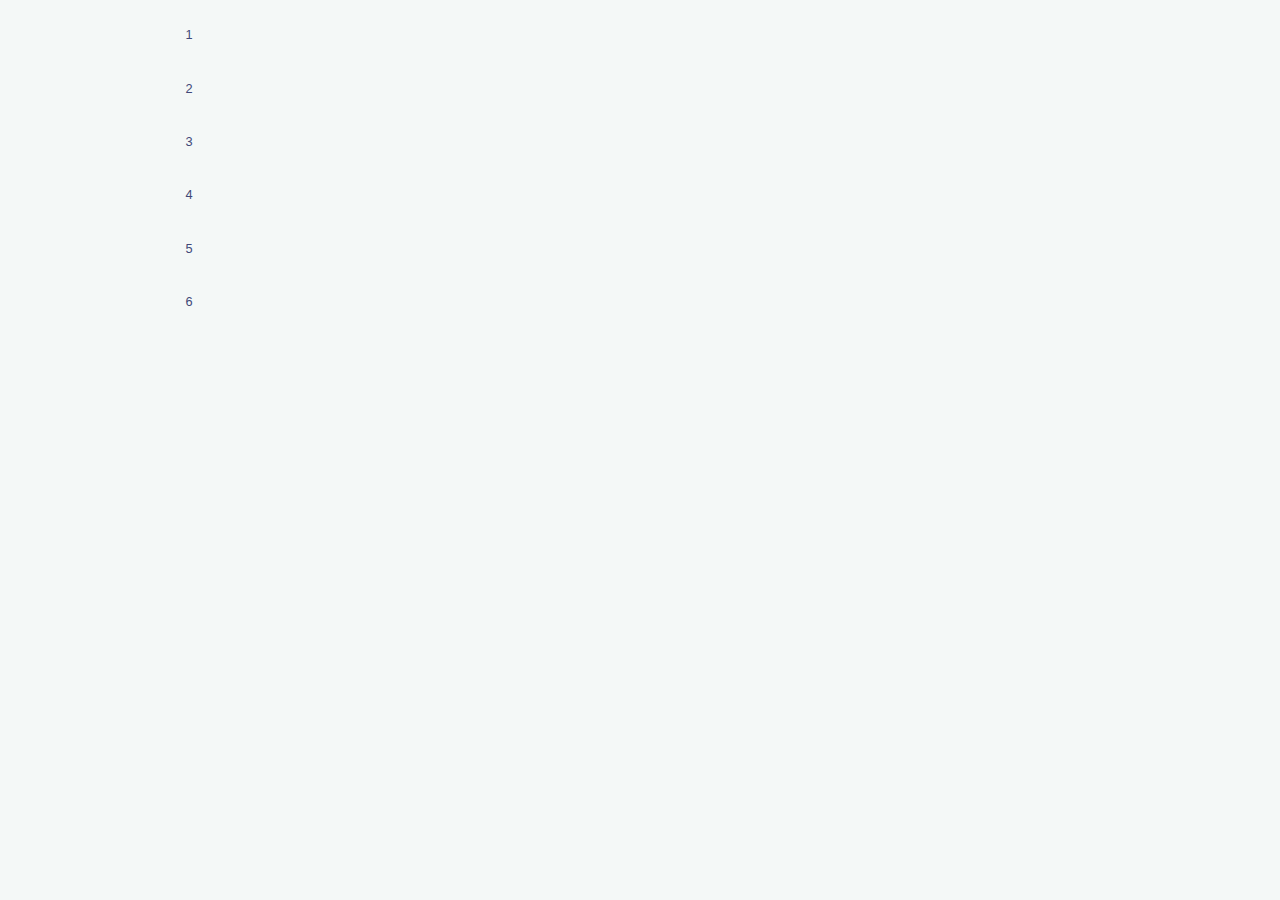
==== index.html @ 06a26cdb "First draft, still working…" ====
<!DOCTYPE html>
<html lang="en">
<head>
  <meta charset="UTF-8">
  <meta name="viewport" content="width=device-width, initial-scale=1.0">
  <title>When Data Fails</title>
  <link rel="stylesheet" type="text/css" title="stylesheet" href="style.css">
</head>
<body>
  <main>
    <div>1</div>
    <div>2</div>
    <div>3</div>
    <div>4</div>
    <div>5</div>
    <div>6</div>
  </main>
  <script src="main.js" type="text/javascript"></script>
</body>
</html>
---- style.css ----
body, html {
  background: #f4f8f7;
}

body {
  font-size: 1vw;
  font-family: "Rasa-Regular", Helvetica;
  color: #404878;
}

main {
  width: 960px;
  margin: 0 auto;
}

.grid {
  -moz-column-count: 2;
  -webkit-column-count: 2;
  column-count: 2;
  -webkit-column-gap: 30px;
  -moz-column-gap: 30px;
  column-gap: 30px;
  padding: 0;
}

.image-filler {
  background: #404878;
  min-width: 100%;
  min-height: 100%;
}

div {
	padding: 1.5vw 2vw;
}

/** Layout **/
section {
  margin: 60px 0;
}

.intro {
  position: relative;
}

.intro hr {
  position: absolute;
  color: #333;
}

hr {
  color: #404878;
}

/** Type **/
@font-face {
  font-family: "Rasa-Regular";
  src: url('/Users/trever.santora/Documents/GitHub/vashon/fonts/Rasa-Regular.otf') format("opentype");
  font-weight: 500;
  font-style: normal;
}

@font-face {
  font-family: "Rasa-Bold";
  src: url('/Users/trever.santora/Documents/GitHub/vashon/fonts/Rasa-Bold.otf') format("opentype");
  font-weight: 900;
  font-style: normal;
}

@font-face {
  font-family: "Rasa-Light";
  src: url('/Users/trever.santora/Documents/GitHub/vashon/fonts/Rasa-Light.otf') format("opentype");
  font-weight: 100;
  font-style: normal;
}

@font-face {
  font-family: National2Test-Bold;
  src: url('/Users/trever.santora/Documents/GitHub/vashon/fonts/National2Test-Bold.otf') format("opentype");
  font-weight: 700;
  font-style: normal;
}

header {
  text-align: center;
  width: 50%;
  margin: 0 auto;
}

h1 {
  font-size:10vw;
  font-family: "Rasa-Bold";
  margin: 0;
  color: #404878;
}

h2 {
  font-size:2vw;
  font-family: "Rasa-Light";
  color: #404878;
}

.numero {
  color: #fff;
  font-size: 2.6vw;
  font-family: National2Test-Bold;
  margin: 0 0 12px 0;
  background: #404878;
  height: 50px;
  width: 50px;
  border-radius: 100px;
  text-indent: 15px;
}

.numero-title {
    text-transform: uppercase;
    font-family: National2Test-Bold;
    font-size: 2vw;
    margin: 0 0 20px 0;
    opacity: 0.5;
}

.numero-details {
  text-transform: uppercase;
  font-family: National2Test-Bold;
  margin: 20px 0;
  opacity: 0.5;
}

p:first-child {
  /*margin-top: 20px;*/
}

p {
  font-size:1.6vw;
  line-height: 1.5;
  margin-top:0px;
}

/*@media (max-width:xxx) { }*/
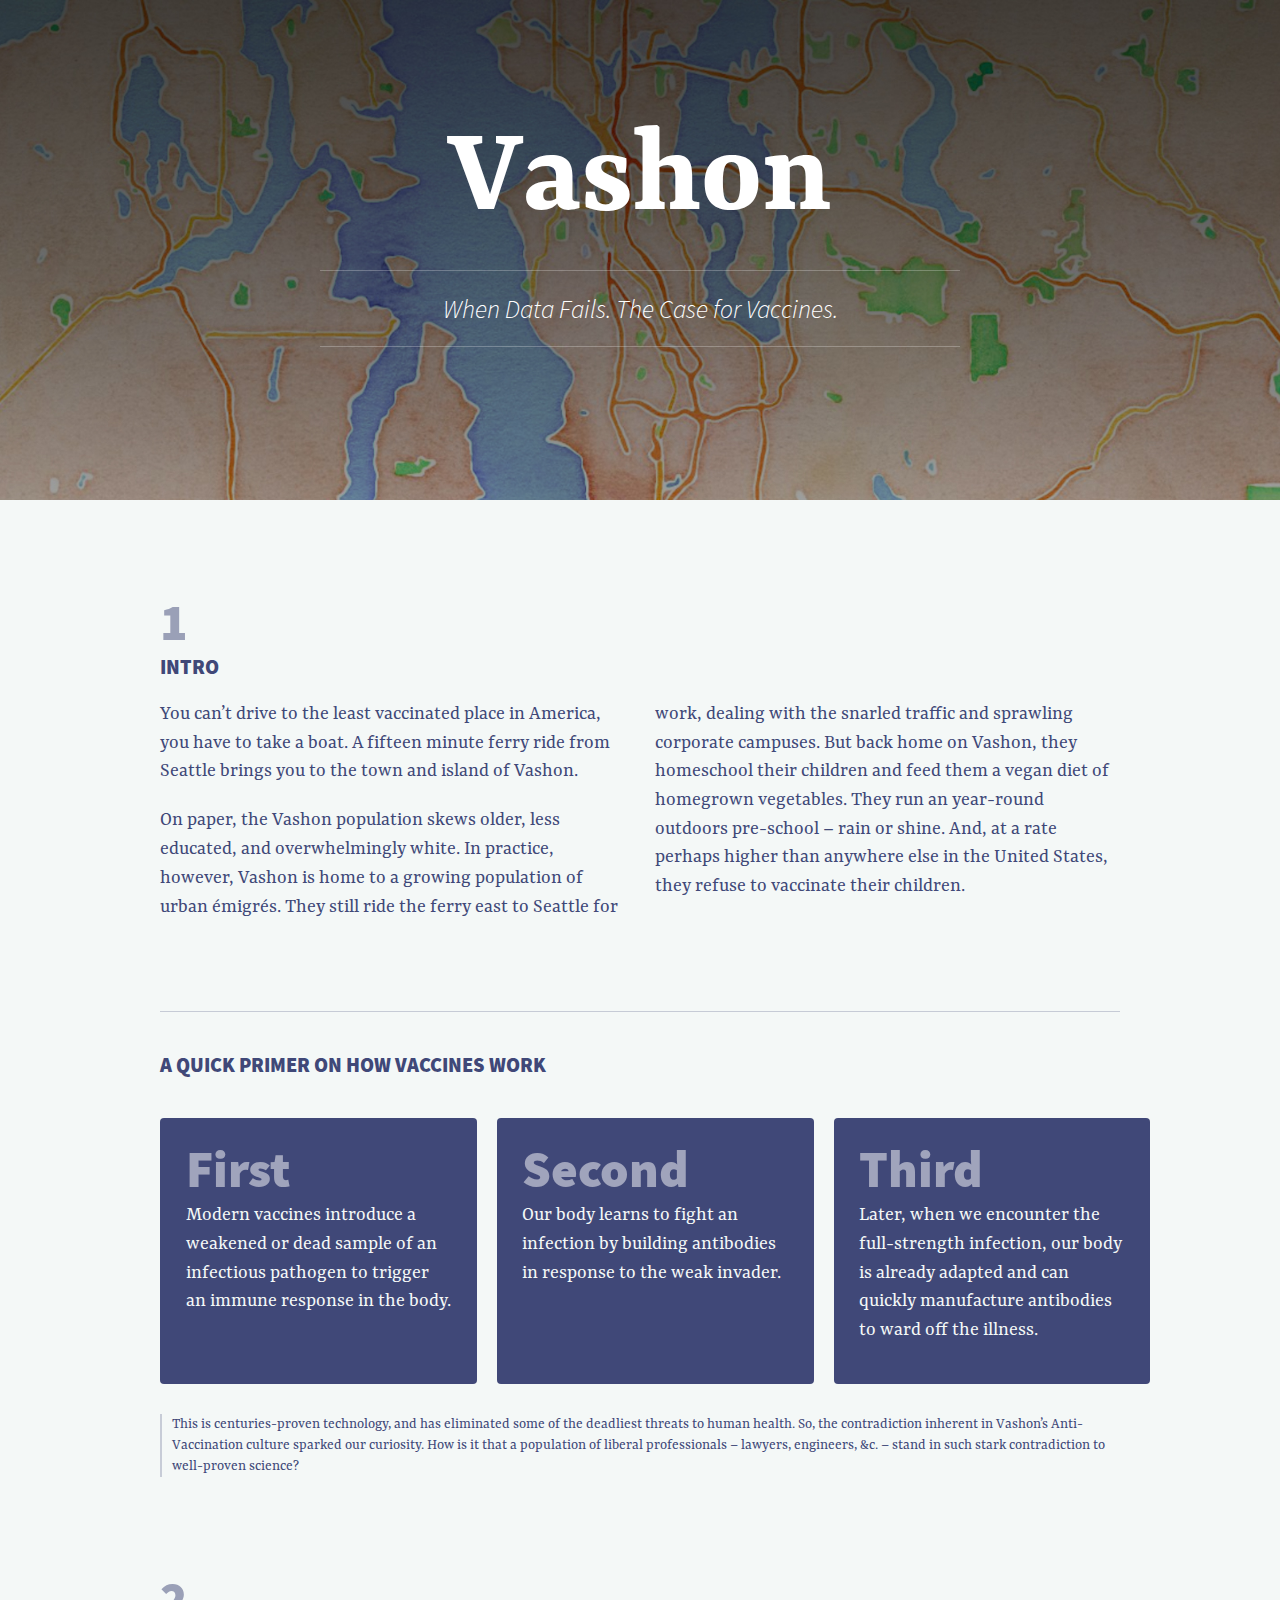
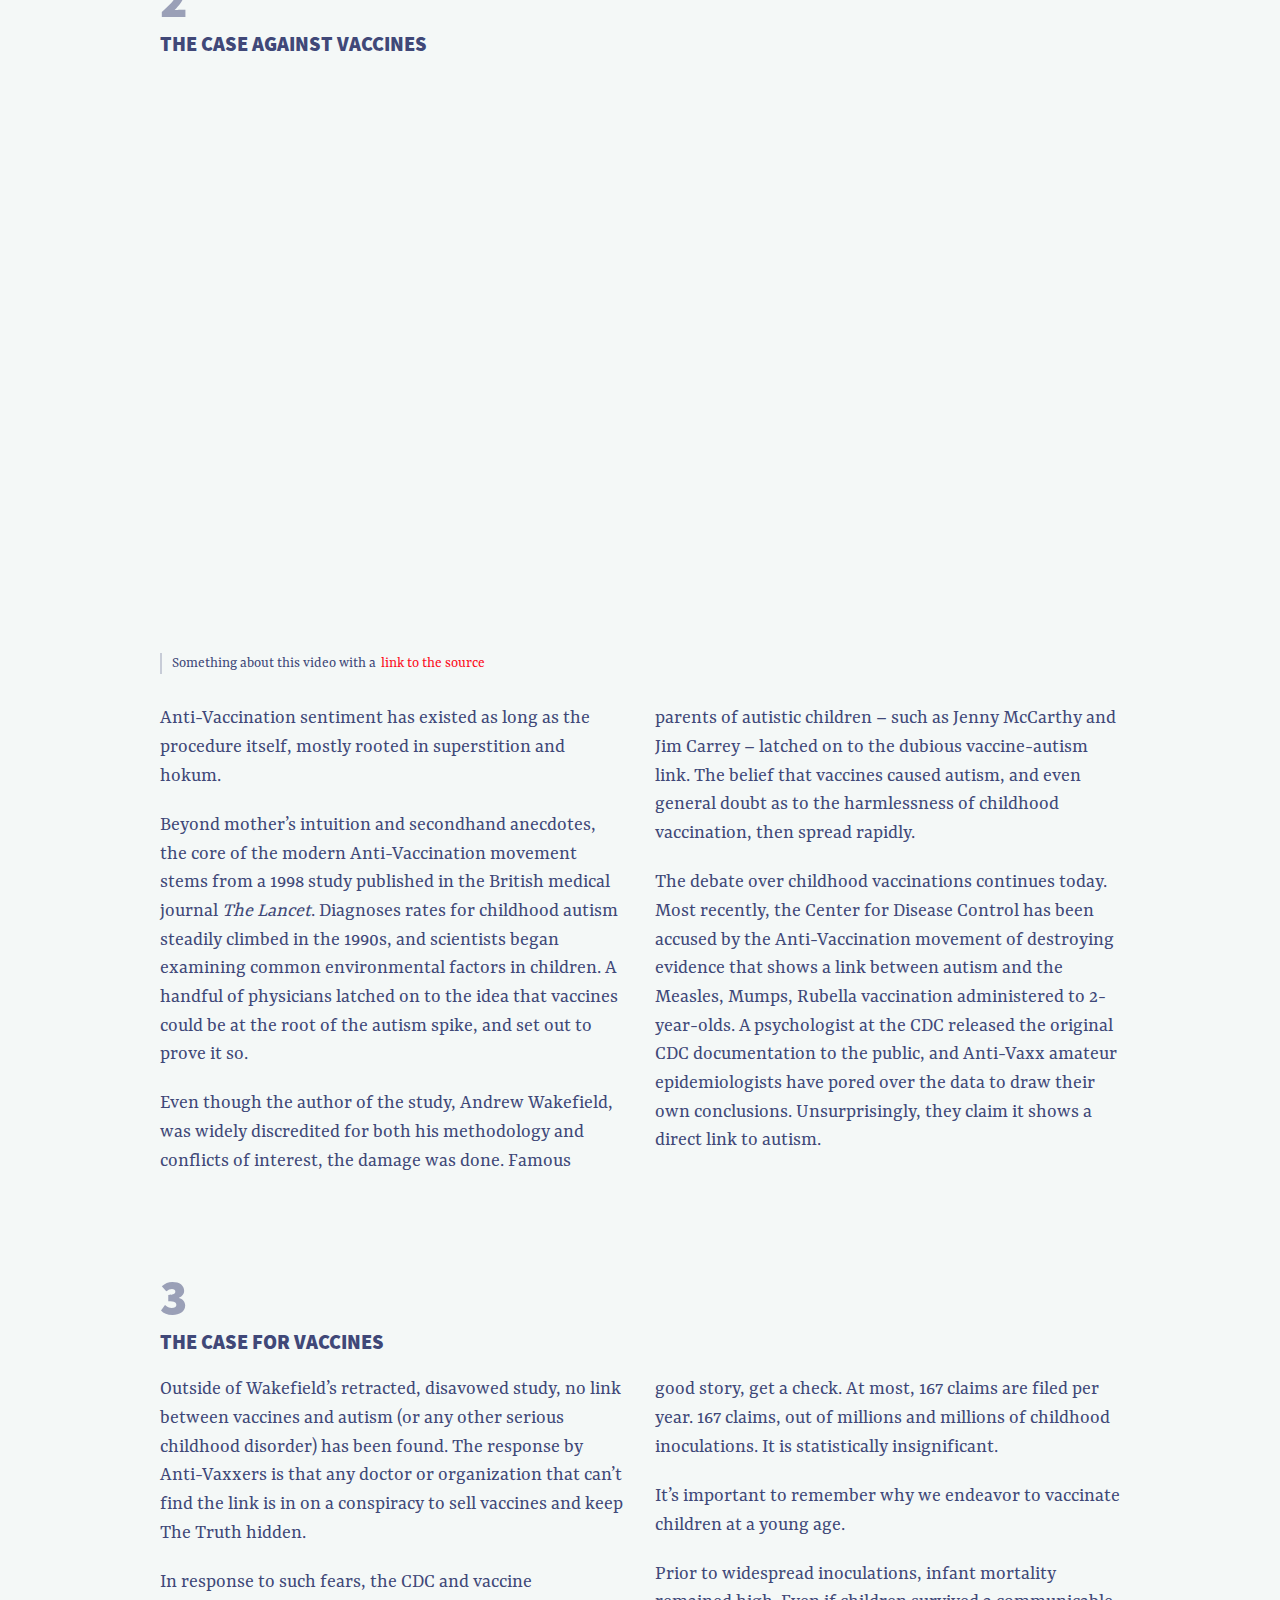
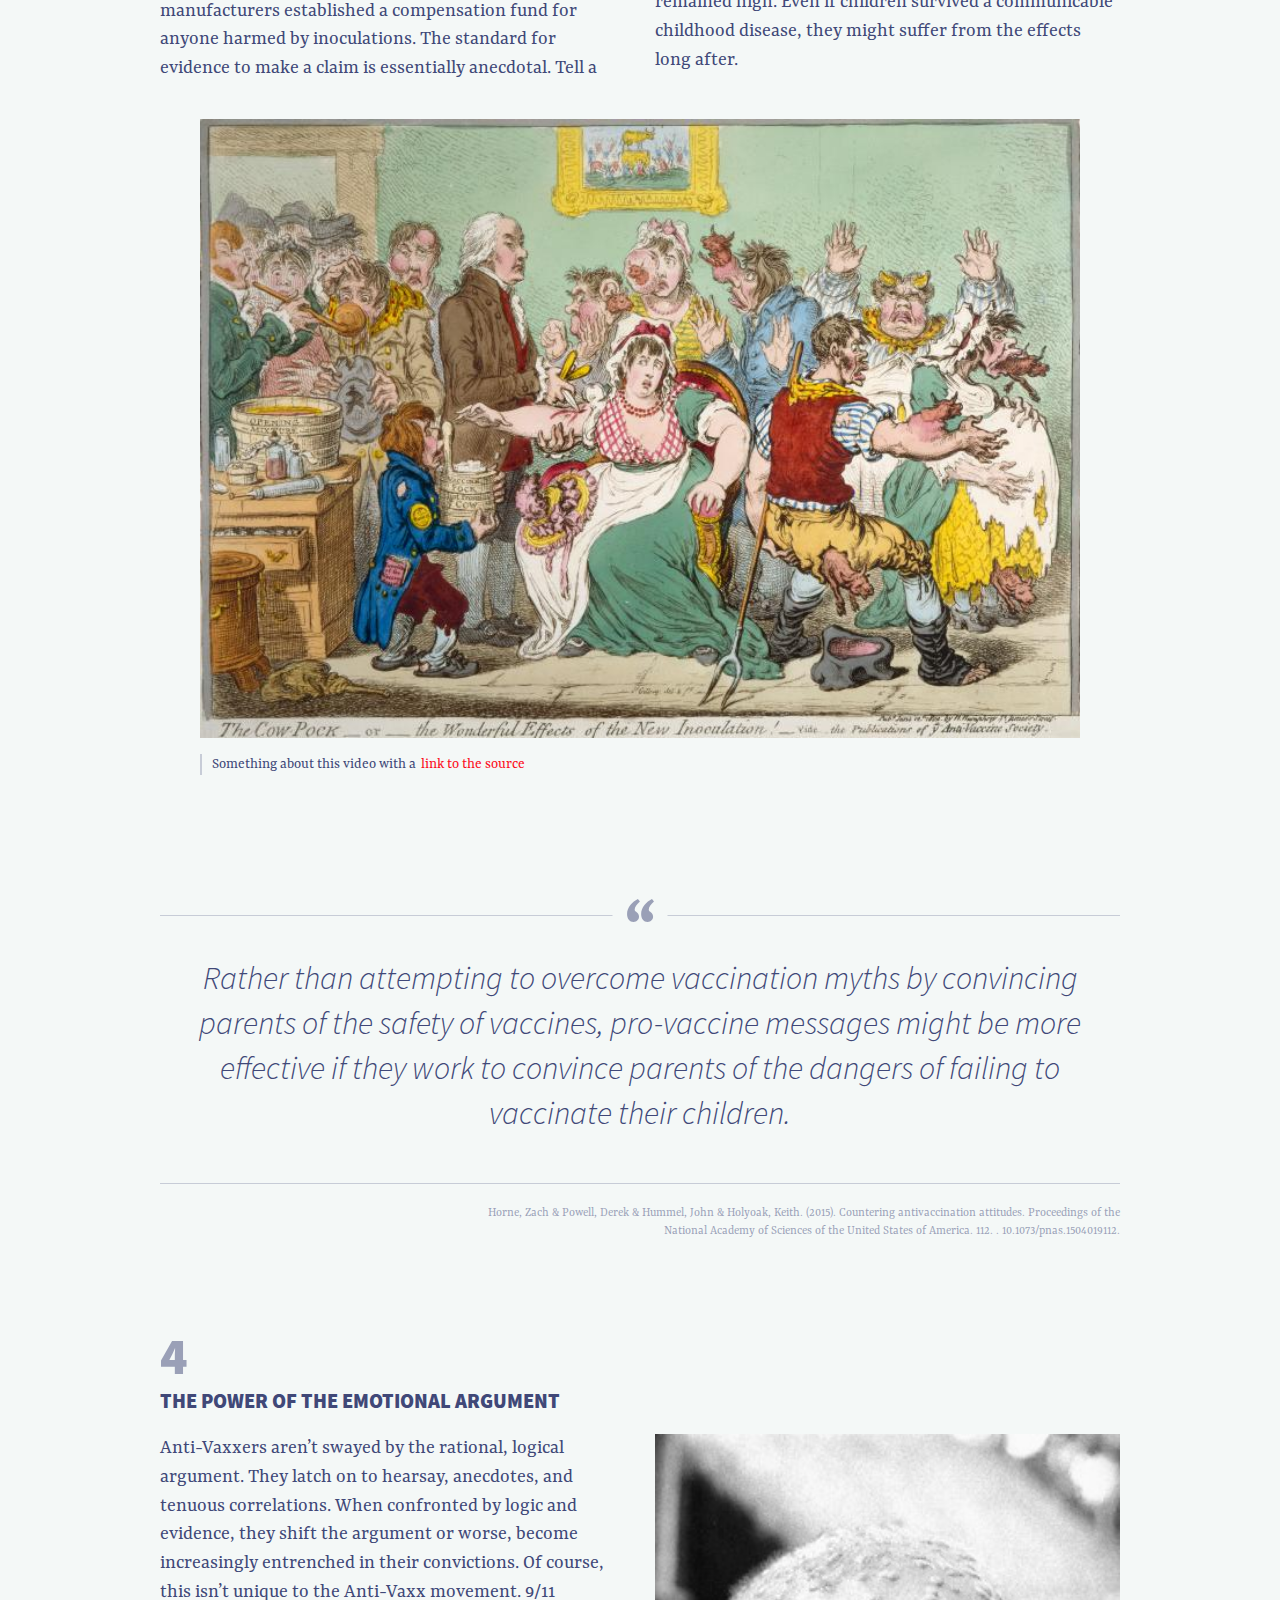
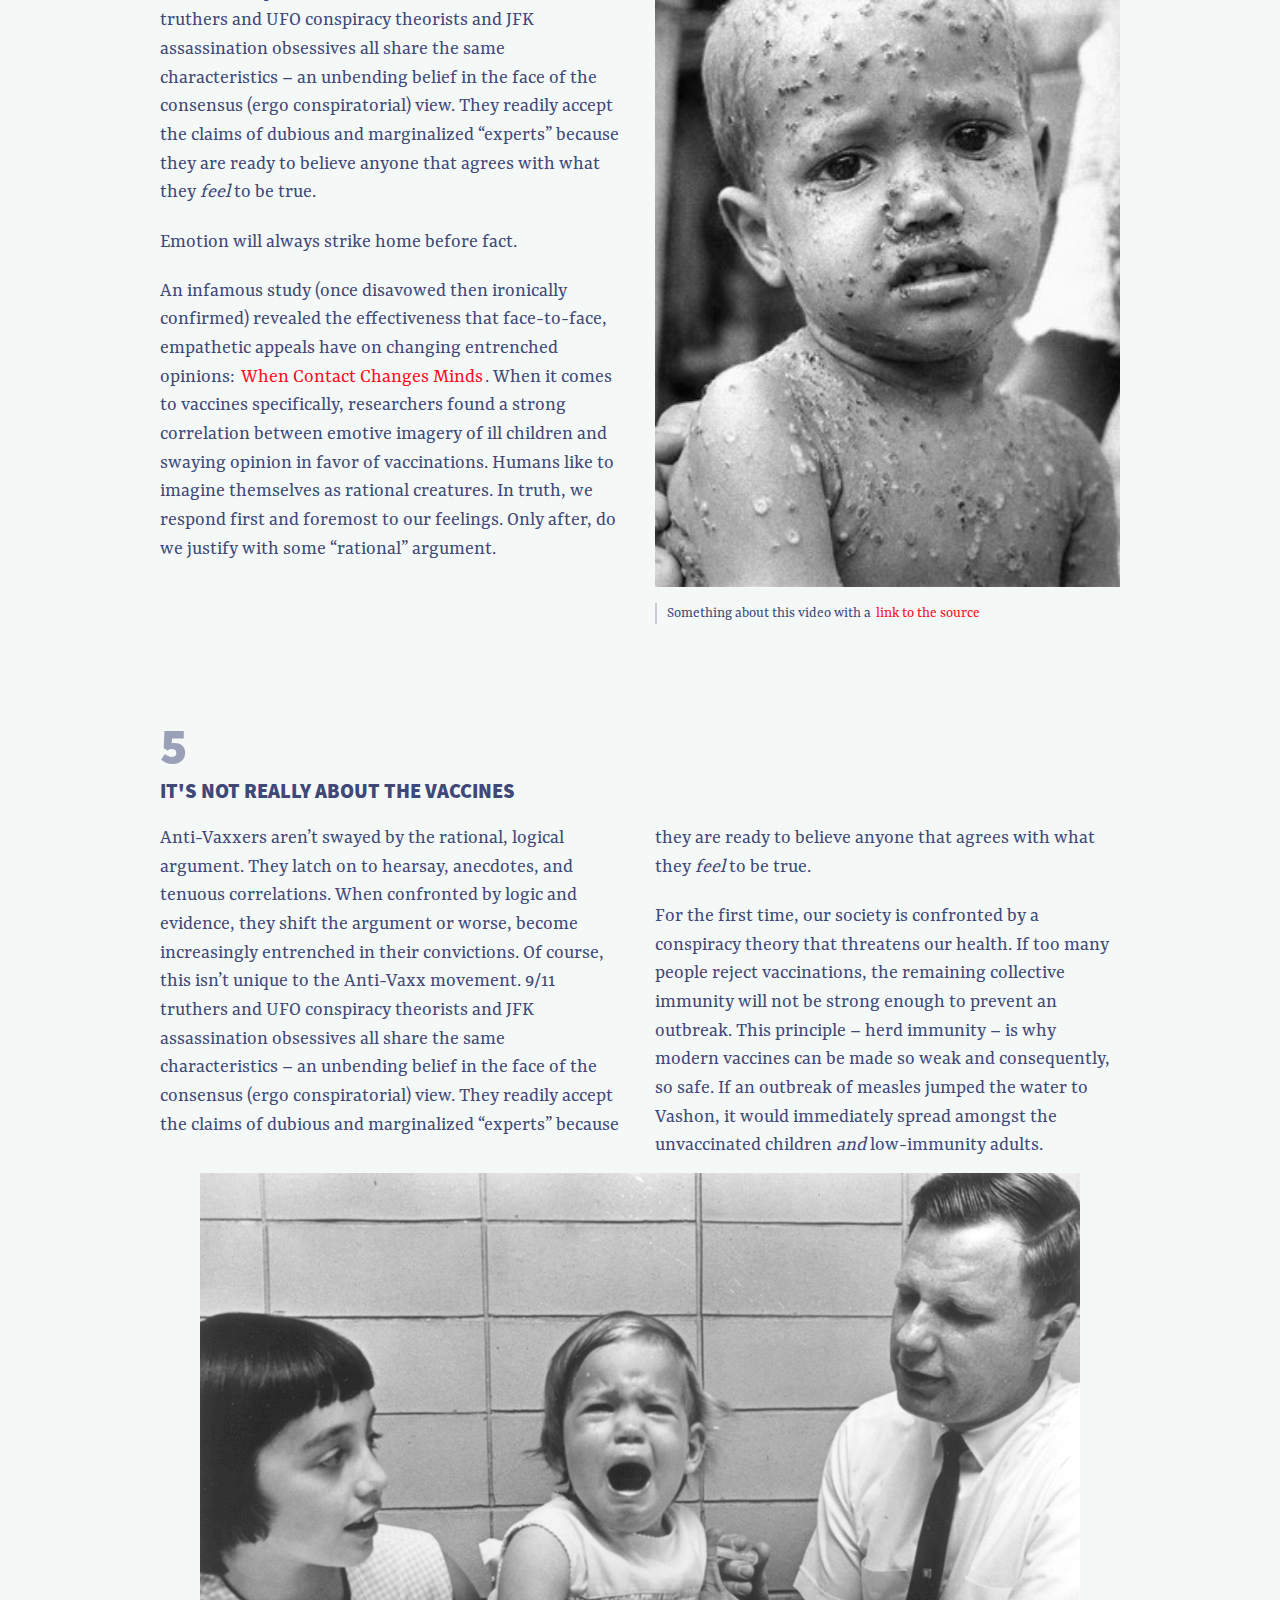
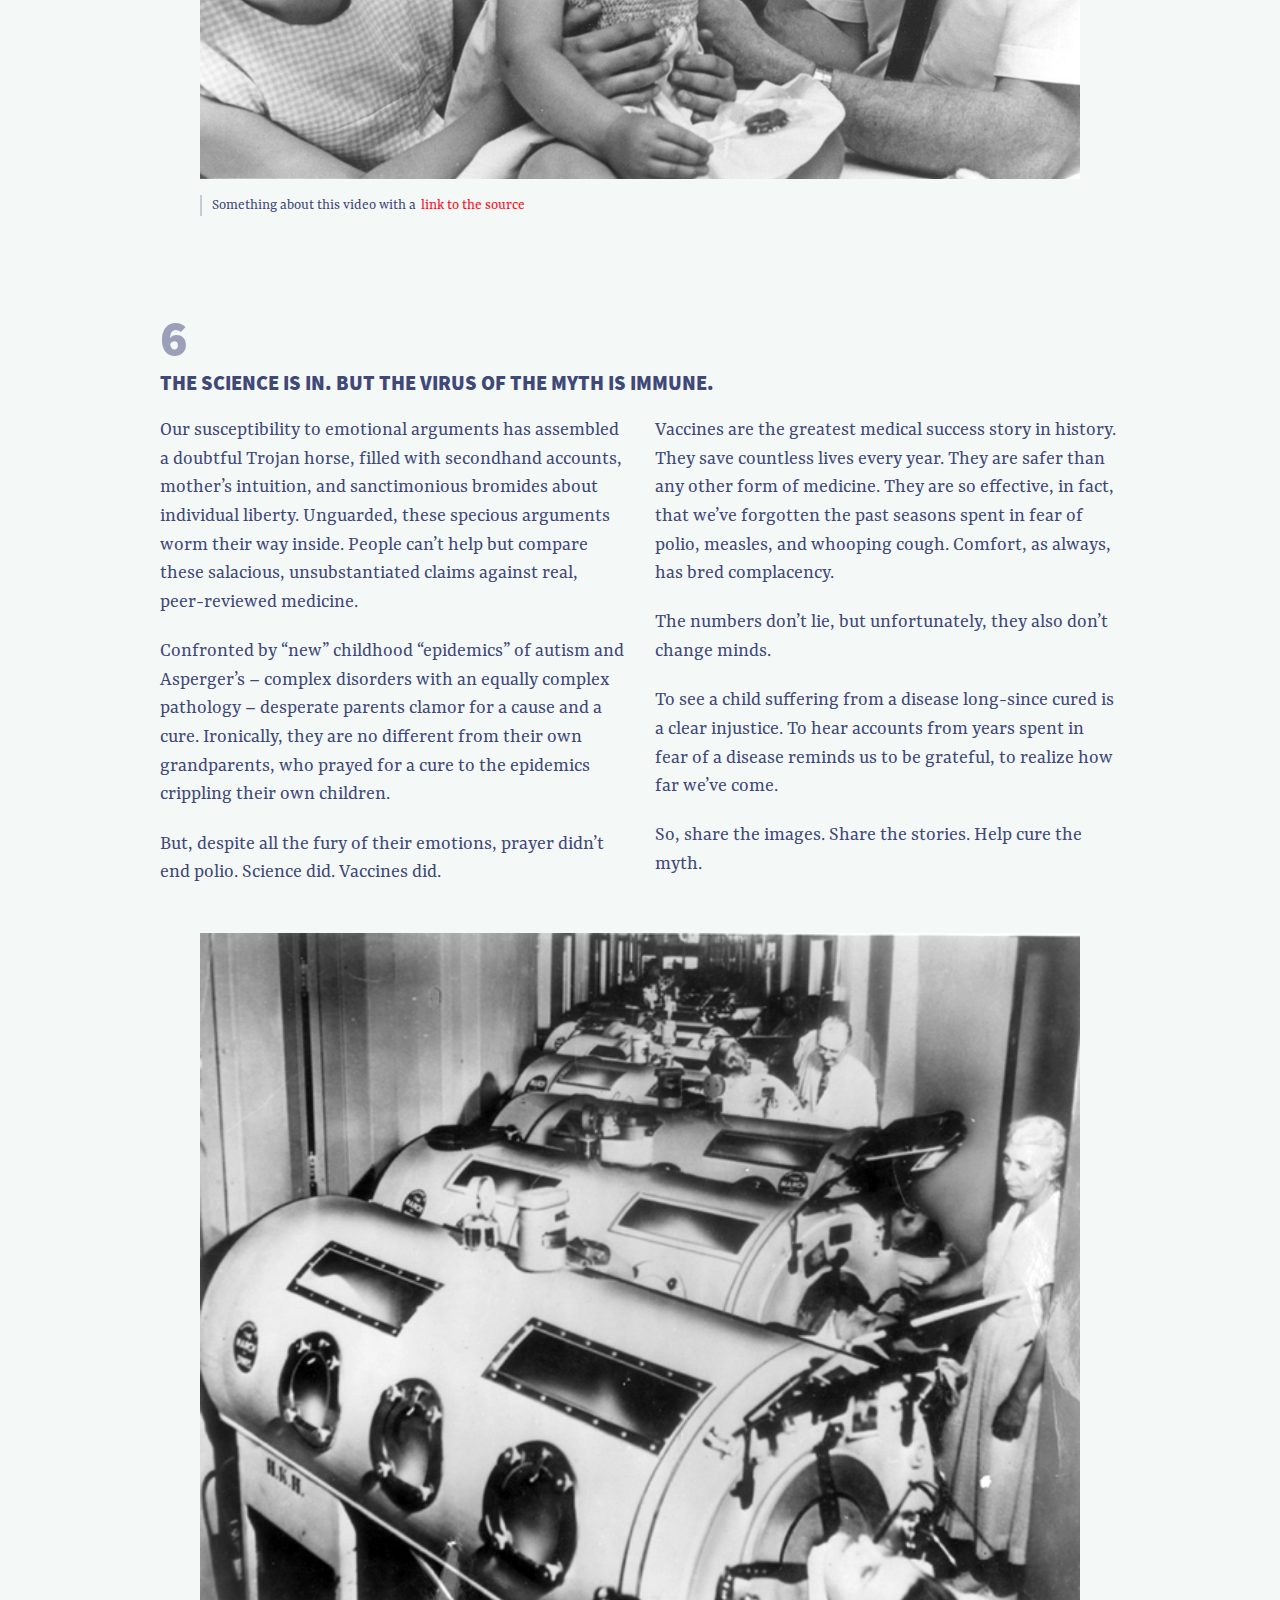
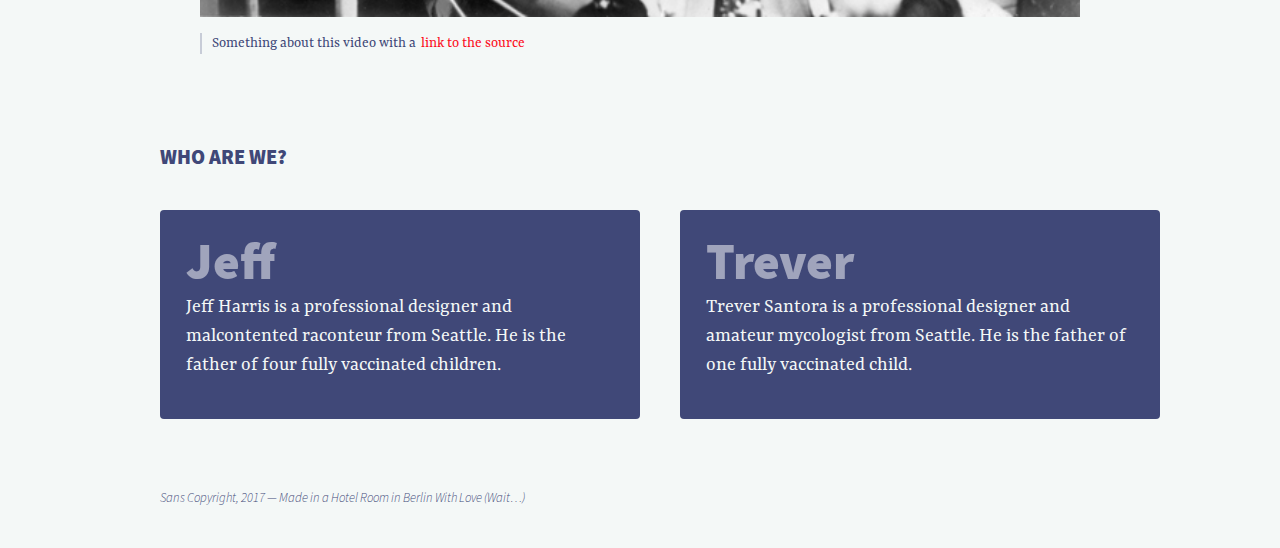
==== commit f77edc13: "Changed index-non back to index" ====
--- a/index.html
+++ b/index.html
@@ -7,13 +7,156 @@
   <link rel="stylesheet" type="text/css" title="stylesheet" href="style.css">
 </head>
 <body>
+  <div class="bg reset">
+    <header>
+      <h1>Vashon</h1>
+      <hr class="intro-hr"></hr>
+      <h2>When Data Fails. The Case for Vaccines.</h2>
+      <hr class="intro-hr"></hr>
+    </header>
+  </div>
   <main>
-    <div>1</div>
-    <div>2</div>
-    <div>3</div>
-    <div>4</div>
-    <div>5</div>
-    <div>6</div>
+    <section class="intro">
+      <h3 class="numero">1</h3>
+      <h3 class="numero-title">Intro</h3>
+      <!-- <h3 class="numero-details">Something something</h3> -->
+      <div class="grid">
+        <p>You can&#8217;t drive to the least vaccinated place in America, you have to take a boat. A fifteen minute ferry ride from Seattle brings you to the town and island of Vashon.</p>
+
+        <p>On paper, the Vashon population skews older, less educated, and overwhelmingly white. In practice, however, Vashon is home to a growing population of urban émigrés. They still ride the ferry east to Seattle for work, dealing with the snarled traffic and sprawling corporate campuses. But back home on Vashon, they homeschool their children and feed them a vegan diet of homegrown vegetables. They run an year-round outdoors pre-school – rain or shine. And, at a rate perhaps higher than anywhere else in the United States, they refuse to vaccinate their children.</p>
+      </div>
+    </section>
+    <hr>
+    <aside>
+    <h3 class="numero-subtitle">A Quick Primer on How Vaccines Work</h3>
+    <section class="primer">
+      <div class="box a">
+        <h3 class="numero-primer">First</h3>
+        <p>Modern vaccines introduce a weakened or dead sample of an infectious pathogen to trigger an immune response in the body.</p>
+      </div>
+      <div class="box b">
+        <h3 class="numero-primer">Second</h3>
+        <p> Our body learns to fight an infection by building antibodies in response to the weak invader.</p>
+      </div>
+      <div class="box c">
+        <h3 class="numero-primer">Third</h3>
+        <p> Later, when we encounter the full-strength infection, our body is already adapted and can quickly manufacture antibodies to ward off the illness.</p>
+      </div>
+    </section>
+    <div class="additional">
+        <figcaption>This is centuries-proven technology, and has eliminated some of the deadliest threats to human health. So, the contradiction inherent in Vashon&#8217;s Anti-Vaccination culture sparked our curiosity. How is it that a population of liberal professionals – lawyers, engineers, &amp;c. – stand in such stark contradiction to well-proven science?</figcaption>
+    </div>
+    </aside>
+    </section>
+    <section>
+      <h3 class="numero">2</h3>
+      <h3 class="numero-title">The Case Against Vaccines</h3>
+      <div class="video">
+        <iframe width="960" height="540" src="https://www.youtube.com/embed/_9Sho1k5eZ8?rel=0&amp;showinfo=0" frameborder="0" allowfullscreen></iframe>
+      </div>
+      <figcaption>Something about this video with a <a href="" title="">link to the source</a></figcaption>
+      <div class="grid t30">
+        <p>Anti-Vaccination sentiment has existed as long as the procedure itself, mostly rooted in superstition and hokum.
+
+        <p>Beyond mother&#8217;s intuition and secondhand anecdotes, the core of the modern Anti-Vaccination movement stems from a 1998 study published in the British medical journal <em>The Lancet</em>. Diagnoses rates for childhood autism steadily climbed in the 1990s, and scientists began examining common environmental factors in children. A handful of physicians latched on to the idea that vaccines could be at the root of the autism spike, and set out to prove it so.</p>
+
+        <p>Even though the author of the study, Andrew Wakefield, was widely discredited for both his methodology and conflicts of interest, the damage was done. Famous parents of autistic children – such as Jenny McCarthy and Jim Carrey – latched on to the dubious vaccine-autism link. The belief that vaccines caused autism, and even general doubt as to the harmlessness of childhood vaccination, then spread rapidly.</p>
+
+        <p>The debate over childhood vaccinations continues today. Most recently, the Center for Disease Control has been accused by the Anti-Vaccination movement of destroying evidence that shows a link between autism and the Measles, Mumps, Rubella vaccination administered to 2-year-olds. A psychologist at the CDC released the original CDC documentation to the public, and Anti-Vaxx amateur epidemiologists have pored over the data to draw their own conclusions. Unsurprisingly, they claim it shows a direct link to autism.</p>
+      </div>
+    </section>
+    <section>
+      <h3 class="numero">3</h3>
+      <h3 class="numero-title">The Case For Vaccines</h3>
+      <div class="grid">
+        <p>Outside of Wakefield&#8217;s retracted, disavowed study, no link between vaccines and autism (or any other serious childhood disorder) has been found. The response by Anti-Vaxxers is that any doctor or organization that can&#8217;t find the link is in on a conspiracy to sell vaccines and keep The Truth hidden.</p>
+
+        <p>In response to such fears, the CDC and vaccine manufacturers established a compensation fund for anyone harmed by inoculations. The standard for evidence to make a claim is essentially anecdotal. Tell a good story, get a check. At most, 167 claims are filed per year. 167 claims, out of millions and millions of childhood inoculations. It is statistically insignificant.</p>
+
+        <p>It&#8217;s important to remember why we endeavor to vaccinate children at a young age.</p>
+
+        <p>Prior to widespread inoculations, infant mortality remained high. Even if children survived a communicable childhood disease, they might suffer from the effects long after.</p>
+      </div>
+      <figure class="t30">
+        <img src="./img/anti-vaxx-toon.jpg" title="">
+        <figcaption>Something about this video with a <a href="" title="">link to the source</a></figcaption>
+      </figure>
+    </section>
+    <section class="quote">
+  		<blockquote>
+  			<p>Rather than attempting to overcome vaccination myths by convincing parents of the safety of vaccines, pro-vaccine messages might be more effective if they work to convince parents of the dangers of failing to vaccinate their children.</p>
+  		</blockquote>
+      <cite>Horne, Zach &amp; Powell, Derek &amp; Hummel, John &amp; Holyoak, Keith. (2015). Countering antivaccination attitudes. Proceedings of the National Academy of Sciences of the United States of America. 112. . 10.1073/pnas.1504019112.</cite>
+  	</section>
+    <section class="afterblockquote">
+      <h3 class="numero">4</h3>
+      <h3 class="numero-title">The Power of the Emotional Argument</h3>
+      <div class="grid">
+        <p>Anti-Vaxxers aren&#8217;t swayed by the rational, logical argument. They latch on to hearsay, anecdotes, and tenuous correlations. When confronted by logic and evidence, they shift the argument or worse, become increasingly entrenched in their convictions. Of course, this isn&#8217;t unique to the Anti-Vaxx movement. 9/11 truthers and UFO conspiracy theorists and JFK assassination obsessives all share the same characteristics – an unbending belief in the face of the consensus (ergo conspiratorial) view. They readily accept the claims of dubious and marginalized &#8220;experts&#8221; because they are ready to believe anyone that agrees with what they <em>feel</em> to be true.</p>
+
+        <p>Emotion will always strike home before fact.</p>
+
+        <p>An infamous study (once disavowed then ironically confirmed) revealed the effectiveness that face-to-face, empathetic appeals have on changing entrenched opinions: <a href="https://en.wikipedia.org/wiki/When_contact_changes_minds">When Contact Changes Minds</a>. When it comes to vaccines specifically, researchers found a strong correlation between emotive imagery of ill children and swaying opinion in favor of vaccinations. Humans like to imagine themselves as rational creatures. In truth, we respond first and foremost to our feelings. Only after, do we justify with some &#8220;rational&#8221; argument.</p>
+
+        <figure class="reset">
+          <img src="./img/smallpox.jpg" title="">
+          <figcaption>Something about this video with a <a href="" title="">link to the source</a></figcaption>
+        </figure>
+
+    </section>
+    <section>
+      <h3 class="numero">5</h3>
+      <h3 class="numero-title">It's Not Really About The Vaccines</h3>
+      <div class="grid">
+        <p>Anti-Vaxxers aren&#8217;t swayed by the rational, logical argument. They latch on to hearsay, anecdotes, and tenuous correlations. When confronted by logic and evidence, they shift the argument or worse, become increasingly entrenched in their convictions. Of course, this isn&#8217;t unique to the Anti-Vaxx movement. 9/11 truthers and UFO conspiracy theorists and JFK assassination obsessives all share the same characteristics – an unbending belief in the face of the consensus (ergo conspiratorial) view. They readily accept the claims of dubious and marginalized &#8220;experts&#8221; because they are ready to believe anyone that agrees with what they <em>feel</em> to be true.</p>
+
+        <p>For the first time, our society is confronted by a conspiracy theory that threatens our health. If too many people reject vaccinations, the remaining collective immunity will not be strong enough to prevent an outbreak. This principle – herd immunity – is why modern vaccines can be made so weak and consequently, so safe. If an outbreak of measles jumped the water to Vashon, it would immediately spread amongst the unvaccinated children <em>and</em> low-immunity adults.</p>
+      </div>
+      <figure>
+        <img src="./img/vaccine-splash.jpg" title="">
+        <figcaption>Something about this video with a <a href="" title="">link to the source</a></figcaption>
+      </figure>
+    </section>
+    <section>
+      <h3 class="numero">6</h3>
+      <h3 class="numero-title">The Science Is In. But the Virus of the Myth is Immune.</h3>
+      <div class="grid">
+        <p>Our susceptibility to emotional arguments has assembled a doubtful Trojan horse, filled with secondhand accounts, mother&#8217;s intuition, and sanctimonious bromides about individual liberty. Unguarded, these specious arguments worm their way inside. People can&#8217;t help but compare these salacious, unsubstantiated claims against real, peer-reviewed medicine.</p>
+
+        <p>Confronted by &#8220;new&#8221; childhood &#8220;epidemics&#8221; of autism and Asperger&#8217;s – complex disorders with an equally complex pathology – desperate parents clamor for a cause and a cure. Ironically, they are no different from their own grandparents, who prayed for a cure to the epidemics crippling their own children.</p>
+
+        <p>But, despite all the fury of their emotions, prayer didn&#8217;t end polio. Science did. Vaccines did.</p>
+
+        <p>Vaccines are the greatest medical success story in history. They save countless lives every year. They are safer than any other form of medicine. They are so effective, in fact, that we&#8217;ve forgotten the past seasons spent in fear of polio, measles, and whooping cough. Comfort, as always, has bred complacency.</p>
+
+        <p>The numbers don&#8217;t lie, but unfortunately, they also don&#8217;t change minds.</p>
+
+        <p>To see a child suffering from a disease long-since cured is a clear injustice. To hear accounts from years spent in fear of a disease reminds us to be grateful, to realize how far we&#8217;ve come.</p>
+
+        <p>So, share the images. Share the stories. Help cure the myth.</p>
+      </div>
+      <figure class="t30">
+        <img src="./img/iron-lung-2.jpg" title="">
+        <figcaption>Something about this video with a <a href="" title="">link to the source</a></figcaption>
+      </figure>
+    </section>
+    <aside>
+    <h3 class="numero-subtitle">Who Are We?</h3>
+    <section class="biographies">
+      <div class="bio a">
+        <h3 class="numero-primer">Jeff</h3>
+        <p>Jeff Harris is a professional designer and malcontented raconteur from Seattle. He is the father of four fully vaccinated children.</p>
+      </div>
+      <div class="bio b">
+        <h3 class="numero-primer">Trever</h3>
+        <p>Trever Santora is a professional designer and amateur mycologist from Seattle. He is the father of one fully vaccinated child.</p>
+      </div>
+    </section>
+    </aside>
+    <footer>
+      <span>Sans Copyright, 2017 — Made in a Hotel Room in Berlin With Love (Wait&hellip;)</span>
+    </footer>
+    </div>
   </main>
   <script src="main.js" type="text/javascript"></script>
 </body>
--- a/style.css
+++ b/style.css
@@ -1,5 +1,9 @@
 body, html {
   background: #f4f8f7;
+  -webkit-font-smoothing: antialiased;
+  -moz-osx-font-smoothing: grayscale;
+  padding: 0;
+  margin: 0;
 }
 
 body {
@@ -23,19 +27,13 @@
   padding: 0;
 }
 
-.image-filler {
-  background: #404878;
-  min-width: 100%;
-  min-height: 100%;
-}
-
 div {
 	padding: 1.5vw 2vw;
 }
 
 /** Layout **/
 section {
-  margin: 60px 0;
+  margin: 90px 0;
 }
 
 .intro {
@@ -47,37 +45,135 @@
   color: #333;
 }
 
+.intro-hr {
+  color: #fff;
+  border: 1px solid #fff;
+  border-bottom: none;
+  opacity: 0.25;
+}
+
+
 hr {
   color: #404878;
+  border: 1px solid #404878;
+  border-bottom: none;
+  opacity: 0.25;
+}
+
+.afterblockquote {
+  margin: 0;
+}
+
+.primer {
+display: grid;
+grid-template-columns: 33% 33% 33%;
+grid-gap: 20px;
+margin: 40px 0 30px 0;
+}
+
+.box {
+  background: rgba(64,72,120,1);
+  color: #f4f8f7;
+  border-radius: 4px;
+}
+
+.biographies {
+display: grid;
+grid-template-columns: 50% 50%;
+grid-gap: 40px;
+margin: 40px 0 30px 0;
+}
+
+.bio {
+  background: rgba(64,72,120,1);
+  color: #f4f8f7;
+  border-radius: 4px;
+}
+
+.additional {
+  padding: 0;
+  margin: 0;
+}
+
+footer {
+  padding: 40px 0;
+}
+
+/** Media **/
+
+.video {
+  padding: 0;
+  margin: 40px 0  0;
+}
+
+figure:not(:last-child) {
+  margin-bottom: 60px;
+  padding: 0;
+}
+
+figcaption {
+  border-left: 2px solid rgba(64,72,120,0.25);
+  font-size: 1.2vw;
+  padding-left: 10px;
+  margin-top: 10px;
+}
+
+img {
+    width: 100%;
+    height: auto;
+}
+
+/** Links **/
+
+a:link, a:visited {
+  color: #fc0d1b;
+  text-decoration: none;
+  padding: 2px;
 }
 
 /** Type **/
 @font-face {
   font-family: "Rasa-Regular";
-  src: url('/Users/trever.santora/Documents/GitHub/vashon/fonts/Rasa-Regular.otf') format("opentype");
+  src: url('./fonts/Rasa-Regular.otf') format("opentype");
   font-weight: 500;
   font-style: normal;
 }
 
 @font-face {
   font-family: "Rasa-Bold";
-  src: url('/Users/trever.santora/Documents/GitHub/vashon/fonts/Rasa-Bold.otf') format("opentype");
+  src: url('./fonts/Rasa-Bold.otf') format("opentype");
   font-weight: 900;
   font-style: normal;
 }
 
 @font-face {
   font-family: "Rasa-Light";
-  src: url('/Users/trever.santora/Documents/GitHub/vashon/fonts/Rasa-Light.otf') format("opentype");
+  src: url('./fonts/Rasa-Light.otf') format("opentype");
   font-weight: 100;
   font-style: normal;
 }
 
 @font-face {
-  font-family: National2Test-Bold;
-  src: url('/Users/trever.santora/Documents/GitHub/vashon/fonts/National2Test-Bold.otf') format("opentype");
+  font-family: "Source Sans Black";
+  src: url('./fonts/SourceSansPro-Black.otf') format("opentype");
   font-weight: 700;
   font-style: normal;
+}
+
+@font-face {
+  font-family: "Source Sans Thin";
+  src: url('./fonts/SourceSansPro-LightIt.otf') format("opentype");
+  font-weight: 700;
+  font-style: normal;
+}
+
+.bg {
+  background: url('./img/vashon.jpg') no-repeat center center fixed;
+  -webkit-background-size: cover;
+  -moz-background-size: cover;
+  -o-background-size: cover;
+  background-size: cover;
+  height: 500px;
 }
 
 header {
@@ -86,54 +182,148 @@
   margin: 0 auto;
 }
 
+
+
 h1 {
   font-size:10vw;
   font-family: "Rasa-Bold";
   margin: 0;
-  color: #404878;
+  color: #fff;
+  padding-top: 90px;
 }
 
 h2 {
   font-size:2vw;
-  font-family: "Rasa-Light";
-  color: #404878;
+  font-family: "Source Sans Thin";
+  color: #fff;
+  font-weight: 100;
+  font-style: italic;
 }
 
 .numero {
-  color: #fff;
-  font-size: 2.6vw;
-  font-family: National2Test-Bold;
-  margin: 0 0 12px 0;
-  background: #404878;
-  height: 50px;
-  width: 50px;
-  border-radius: 100px;
-  text-indent: 15px;
+  color: rgba(64,72,120,0.5);
+  font-size: 4vw;
+  font-family: "Source Sans Black";
+  margin: 0;
 }
 
 .numero-title {
     text-transform: uppercase;
-    font-family: National2Test-Bold;
-    font-size: 2vw;
+    font-family: "Source Sans Black";
+    font-size: 1.6vw;
     margin: 0 0 20px 0;
-    opacity: 0.5;
+}
+
+.numero-subtitle {
+    text-transform: uppercase;
+    font-family: "Source Sans Black";
+    font-size: 1.6vw;
+    margin: 40px 0 0 0;
 }
 
 .numero-details {
   text-transform: uppercase;
-  font-family: National2Test-Bold;
+  font-family: "Source Sans Black";
   margin: 20px 0;
   opacity: 0.5;
 }
 
+.numero-primer {
+  color: rgba(255,255,255,0.5);
+  font-size: 4vw;
+  font-family: "Source Sans Black";
+  margin: 0;
+}
+
 p:first-child {
   /*margin-top: 20px;*/
 }
 
 p {
-  font-size:1.6vw;
-  line-height: 1.5;
-  margin-top:0px;
-}
-
+  font-size: 1.6vw;
+  line-height: 1.4;
+  margin-top: 0px;
+}
+
+.quote {
+ margin: 140px 0;
+ display: block;
+}
+
+blockquote {
+  text-align: center;
+  border-top: 1px solid rgba(64,72,120,0.25);
+  border-bottom: 1px solid rgba(64,72,120,0.25);
+  position: relative;
+  quotes: "\201C""\201D""\2018""\2019";
+  padding: 0;
+  margin: 0 0 20px 0;
+}
+
+blockquote:after {
+	color: rgba(64,72,120,0.5);
+	font-family: "Rasa-Bold";
+	content: open-quote;
+	font-size: 80px;
+	position: absolute;
+	left: 50%;
+	bottom: calc(100% - 20px);
+	background: #f4f8f7;
+	height:55px;
+	width: 55px;
+	line-height: normal;
+	text-align: center;
+	transform: translateX(-50%);
+}
+
+blockquote p {
+  padding: 40px 0 16px 0;
+  font-family: "Source Sans Thin";
+  font-size: 2.5vw;
+}
+
+cite {
+  font-style: normal;
+  color: rgba(64,72,120,0.5);
+  width: 70%;
+  display: block;
+  text-align: right;
+  float: right;
+}
+
+footer span {
+  font-family: "Source Sans Thin";
+  color: rgba(64,72,120,1);
+}
+
+/** Space **/
+
+.t10 {
+  margin-top: 10px;
+}
+
+.t20 {
+  margin-top: 20px;
+}
+
+.t30 {
+  margin-top: 30px;
+}
+
+.b10 {
+  margin-bottom: 10px;
+}
+
+.b20 {
+  margin-bottom: 20px;
+}
+
+.b30 {
+  margin-bottom: 30px;
+}
+
+.reset {
+  margin: 0;
+  padding: 0;
+}
 /*@media (max-width:xxx) { }*/
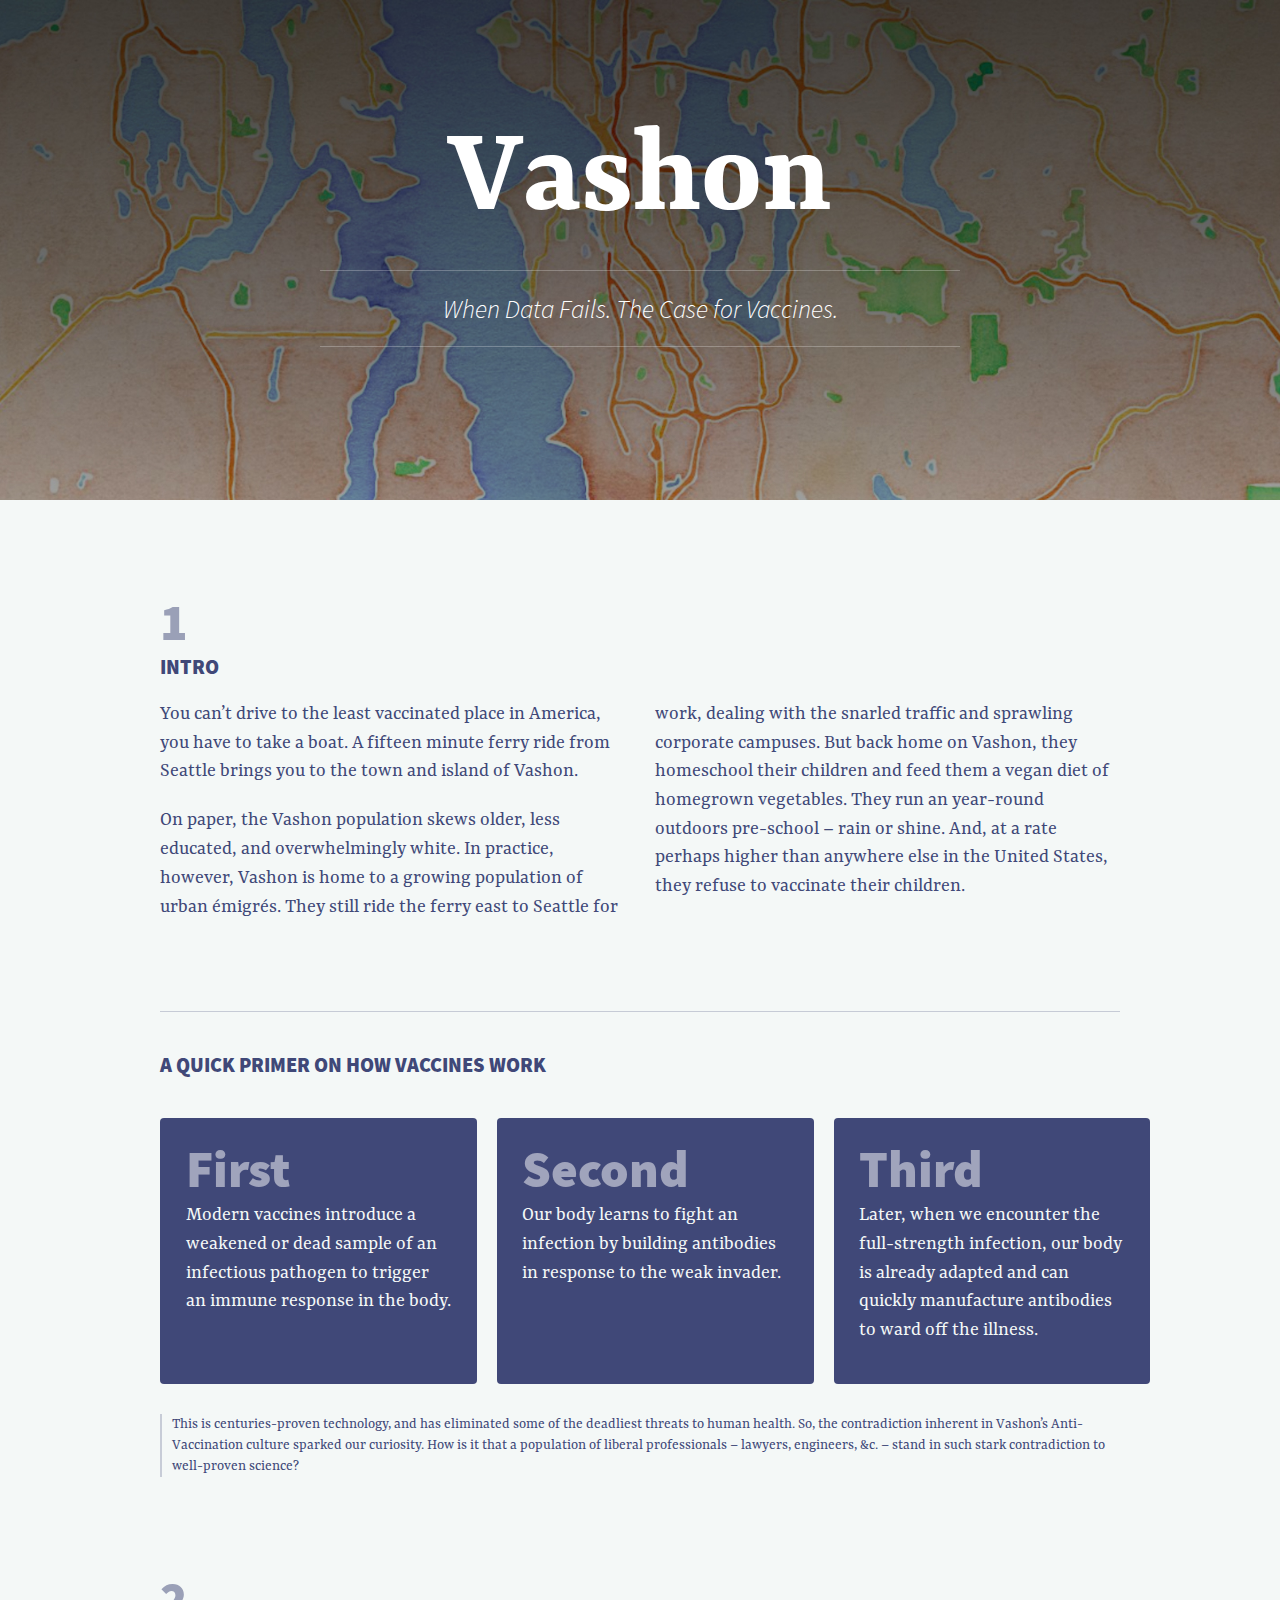
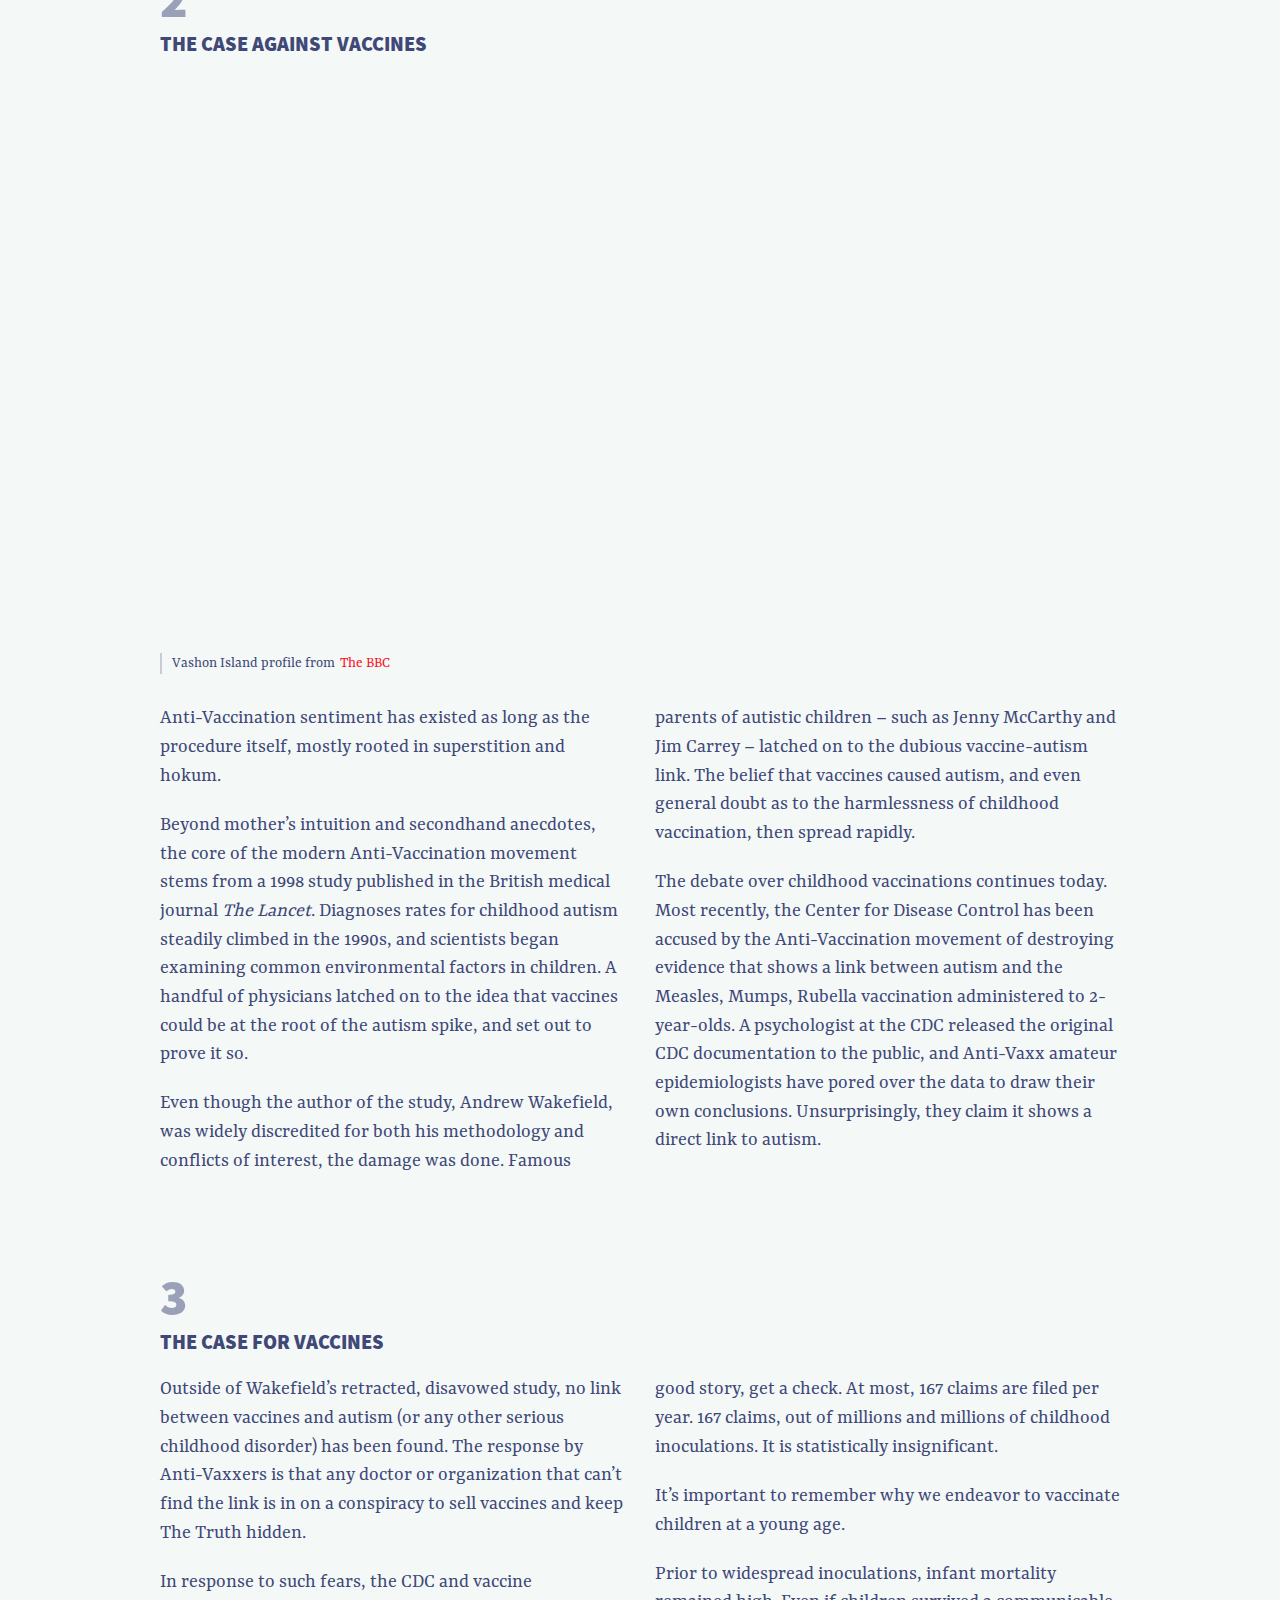
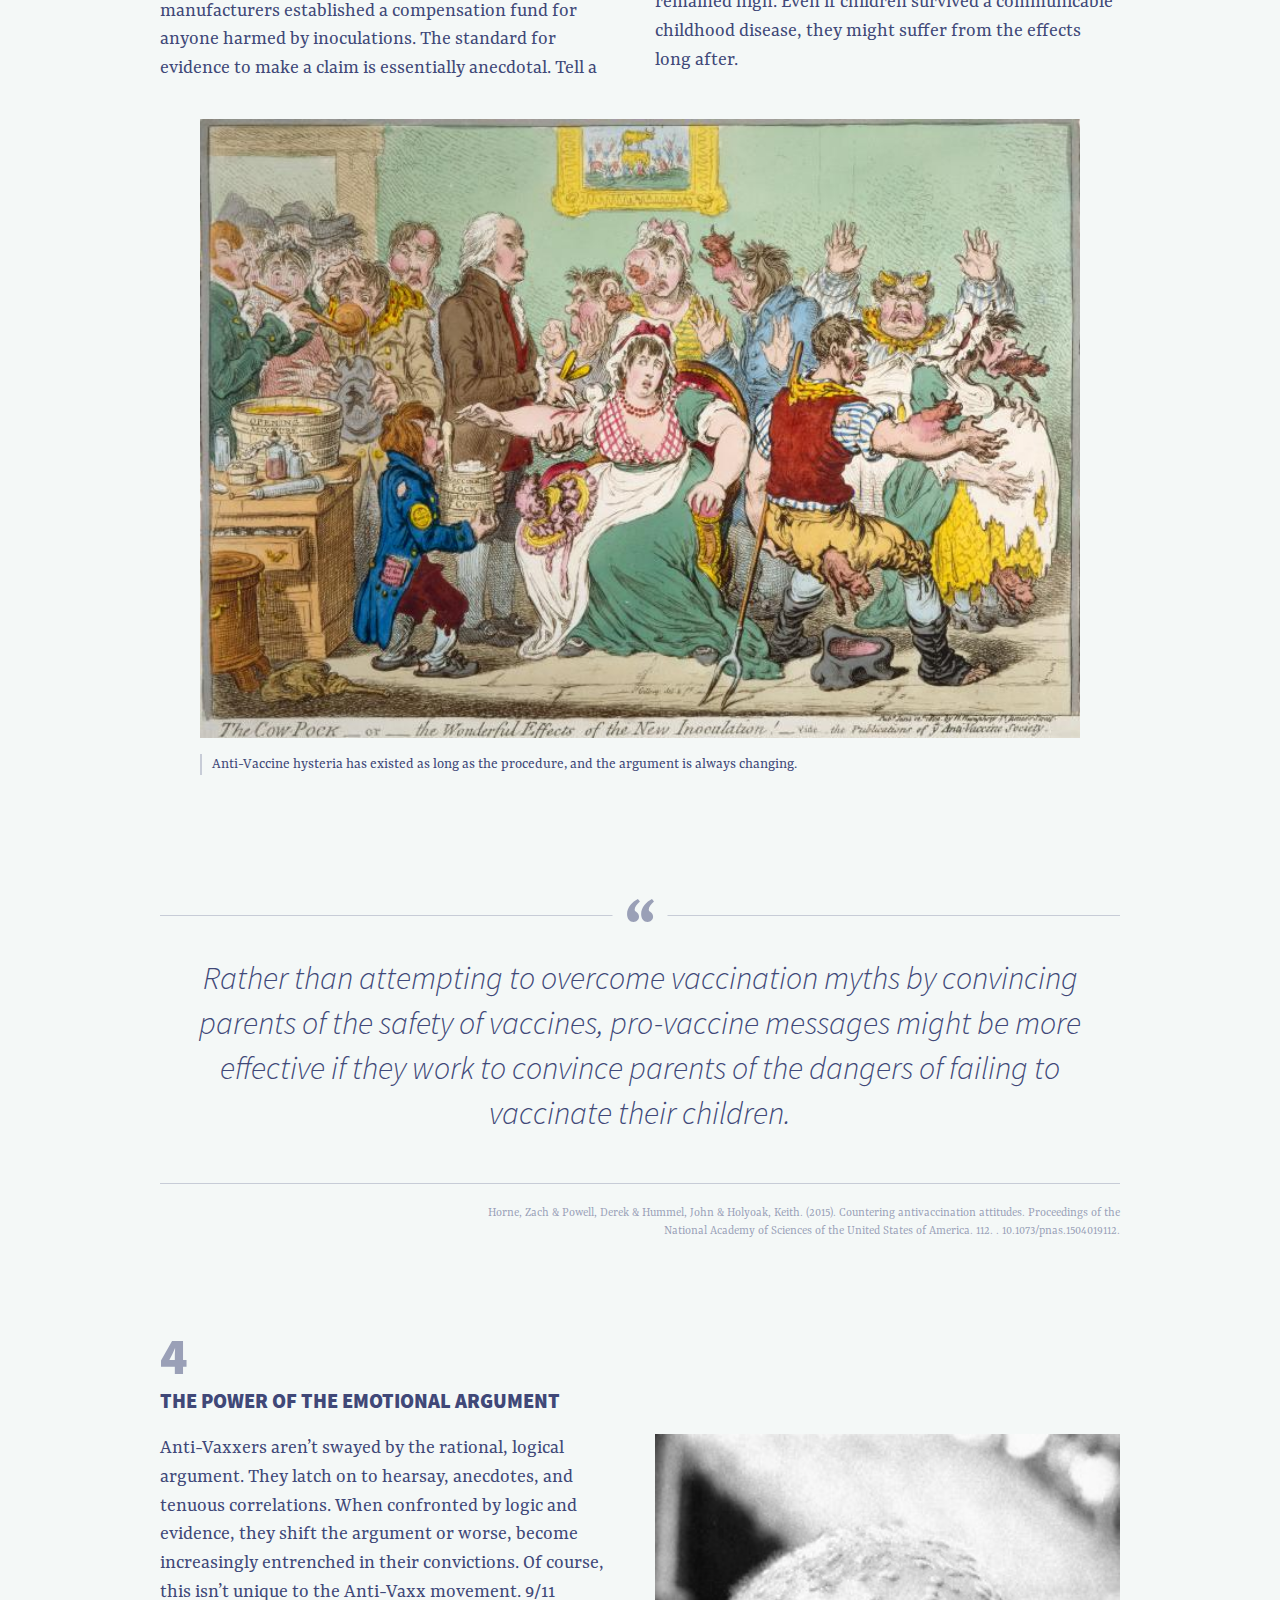
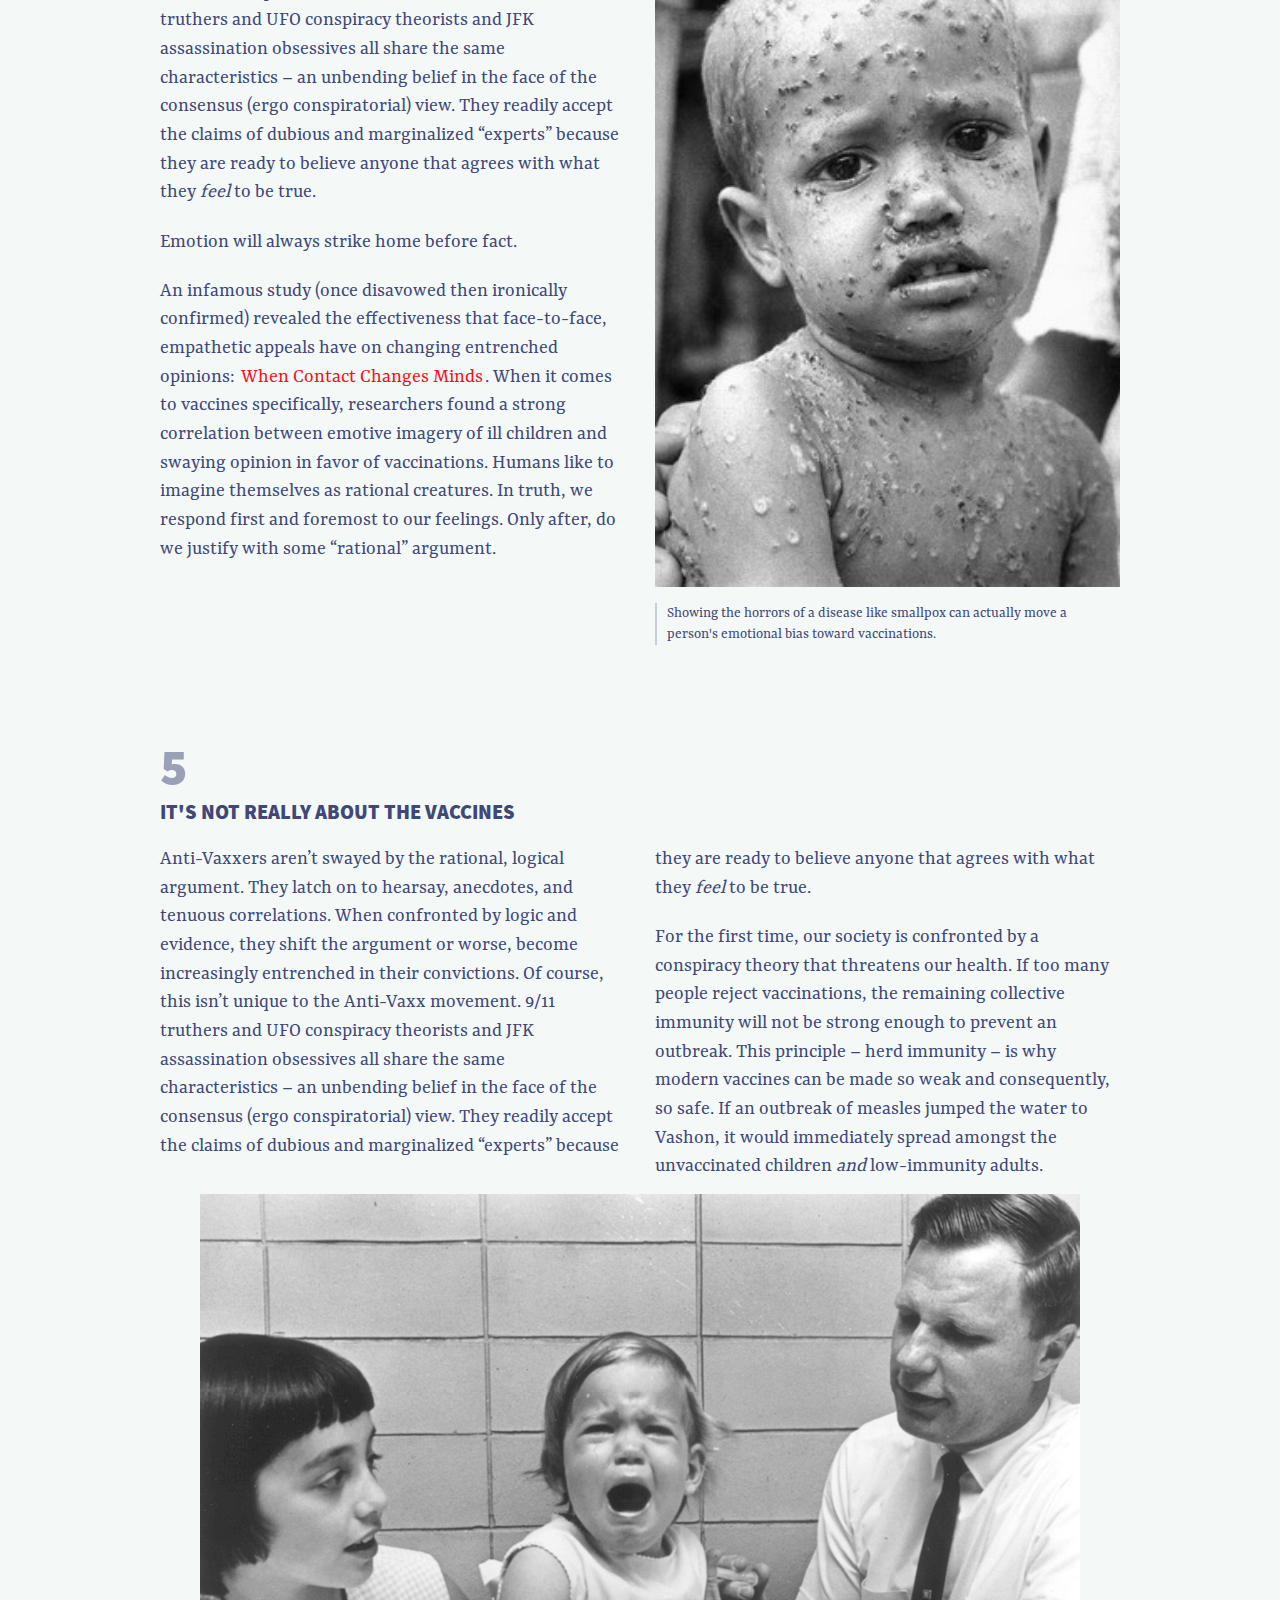
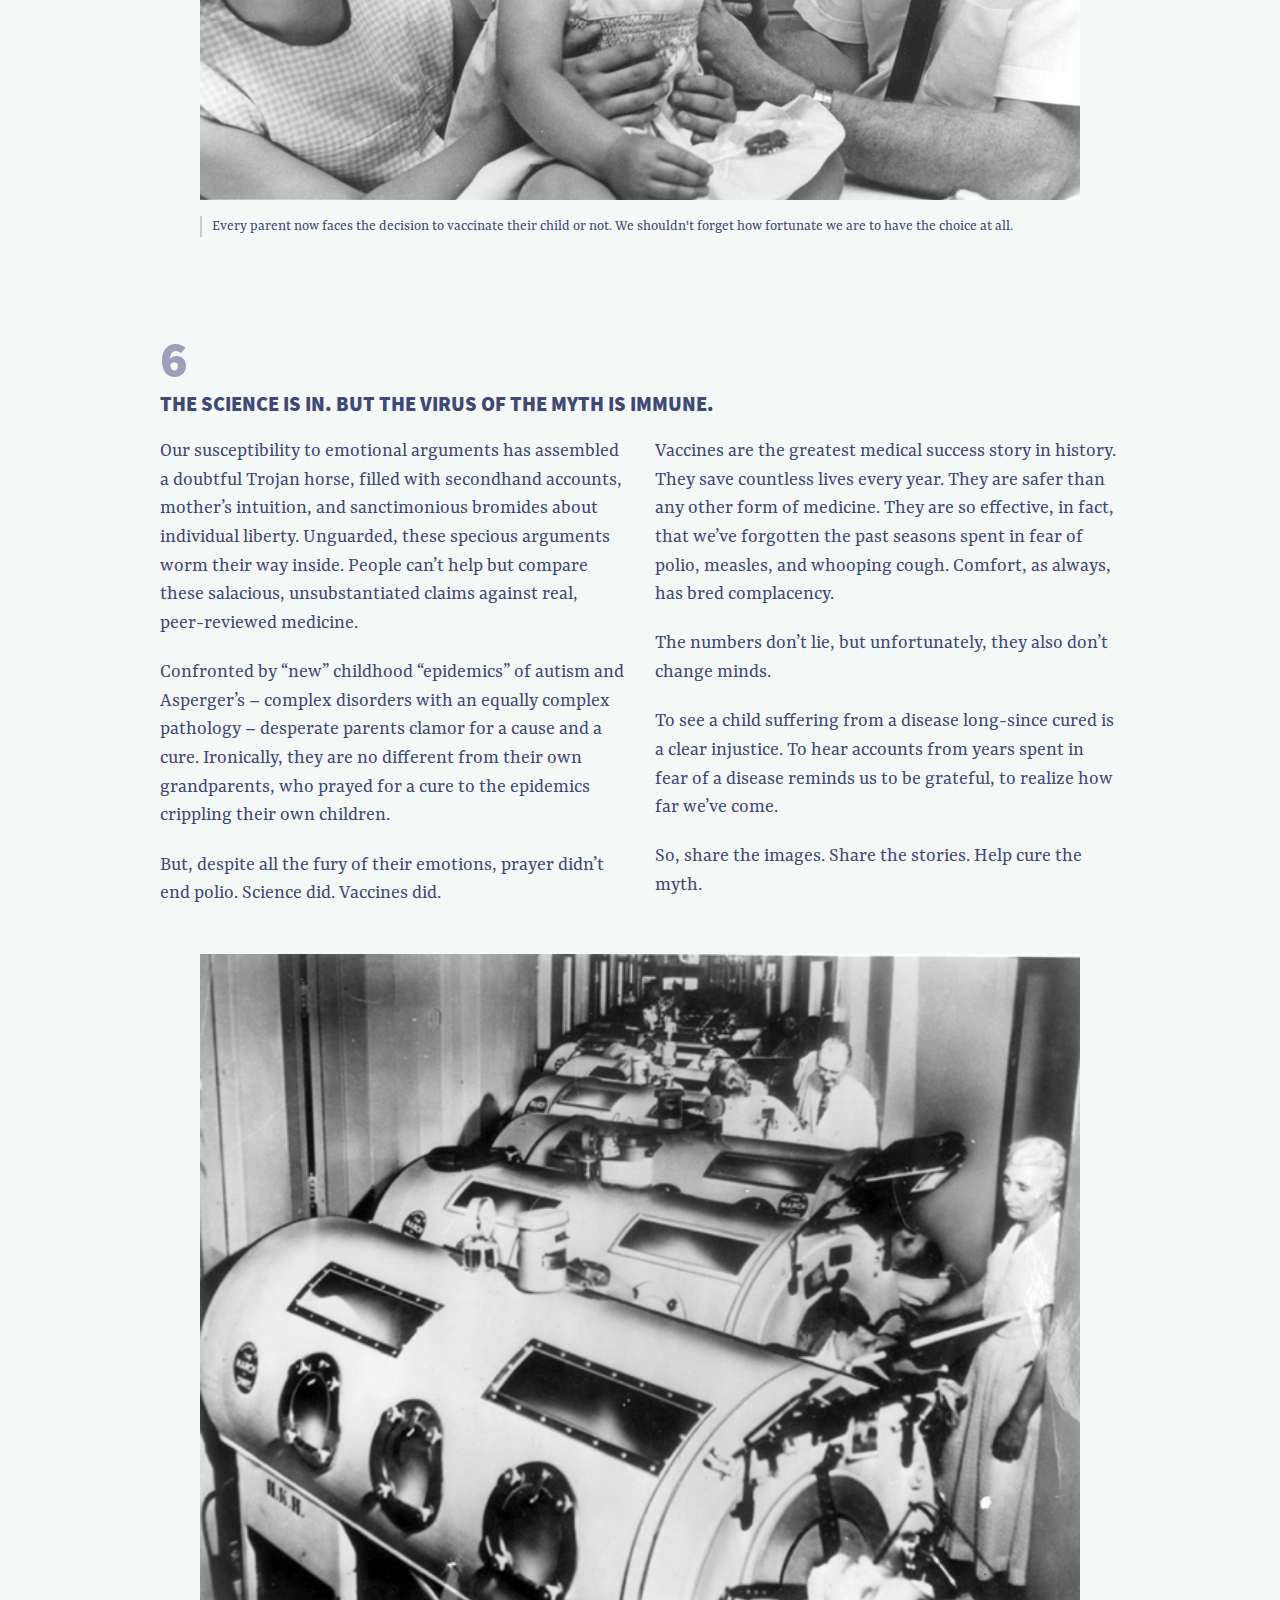
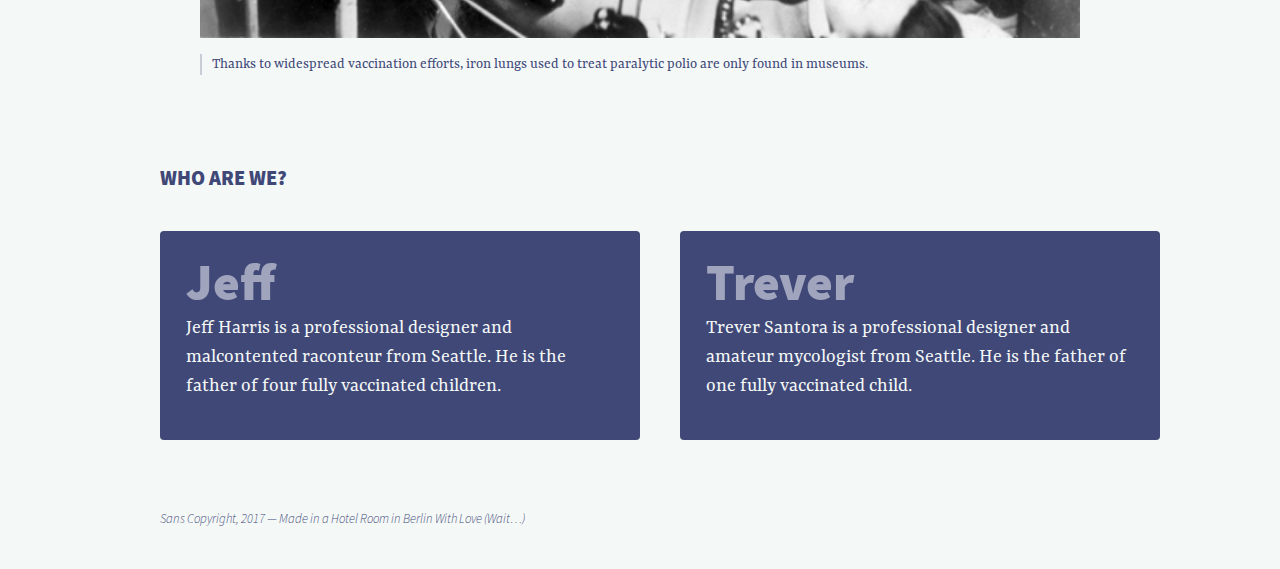
==== commit dce86418: "Added captions" ====
--- a/index.html
+++ b/index.html
@@ -54,7 +54,7 @@
       <div class="video">
         <iframe width="960" height="540" src="https://www.youtube.com/embed/_9Sho1k5eZ8?rel=0&amp;showinfo=0" frameborder="0" allowfullscreen></iframe>
       </div>
-      <figcaption>Something about this video with a <a href="" title="">link to the source</a></figcaption>
+      <figcaption>Vashon Island profile from <a href="http://www.bbc.com/news/av/health-39558607/vashon-island-the-place-where-many-parents-skip-jabs" title="The BBC">The BBC</a></figcaption>
       <div class="grid t30">
         <p>Anti-Vaccination sentiment has existed as long as the procedure itself, mostly rooted in superstition and hokum.
 
@@ -79,7 +79,7 @@
       </div>
       <figure class="t30">
         <img src="./img/anti-vaxx-toon.jpg" title="">
-        <figcaption>Something about this video with a <a href="" title="">link to the source</a></figcaption>
+        <figcaption>Anti-Vaccine hysteria has existed as long as the procedure, and the argument is always changing.</figcaption>
       </figure>
     </section>
     <section class="quote">
@@ -100,7 +100,7 @@
 
         <figure class="reset">
           <img src="./img/smallpox.jpg" title="">
-          <figcaption>Something about this video with a <a href="" title="">link to the source</a></figcaption>
+          <figcaption>Showing the horrors of a disease like smallpox can actually move a person's emotional bias toward vaccinations.</figcaption>
         </figure>
 
     </section>
@@ -114,7 +114,7 @@
       </div>
       <figure>
         <img src="./img/vaccine-splash.jpg" title="">
-        <figcaption>Something about this video with a <a href="" title="">link to the source</a></figcaption>
+        <figcaption>Every parent now faces the decision to vaccinate their child or not. We shouldn't forget how fortunate we are to have the choice at all.</figcaption>
       </figure>
     </section>
     <section>
@@ -137,7 +137,7 @@
       </div>
       <figure class="t30">
         <img src="./img/iron-lung-2.jpg" title="">
-        <figcaption>Something about this video with a <a href="" title="">link to the source</a></figcaption>
+        <figcaption>Thanks to widespread vaccination efforts, iron lungs used to treat paralytic polio are only found in museums.</figcaption>
       </figure>
     </section>
     <aside>
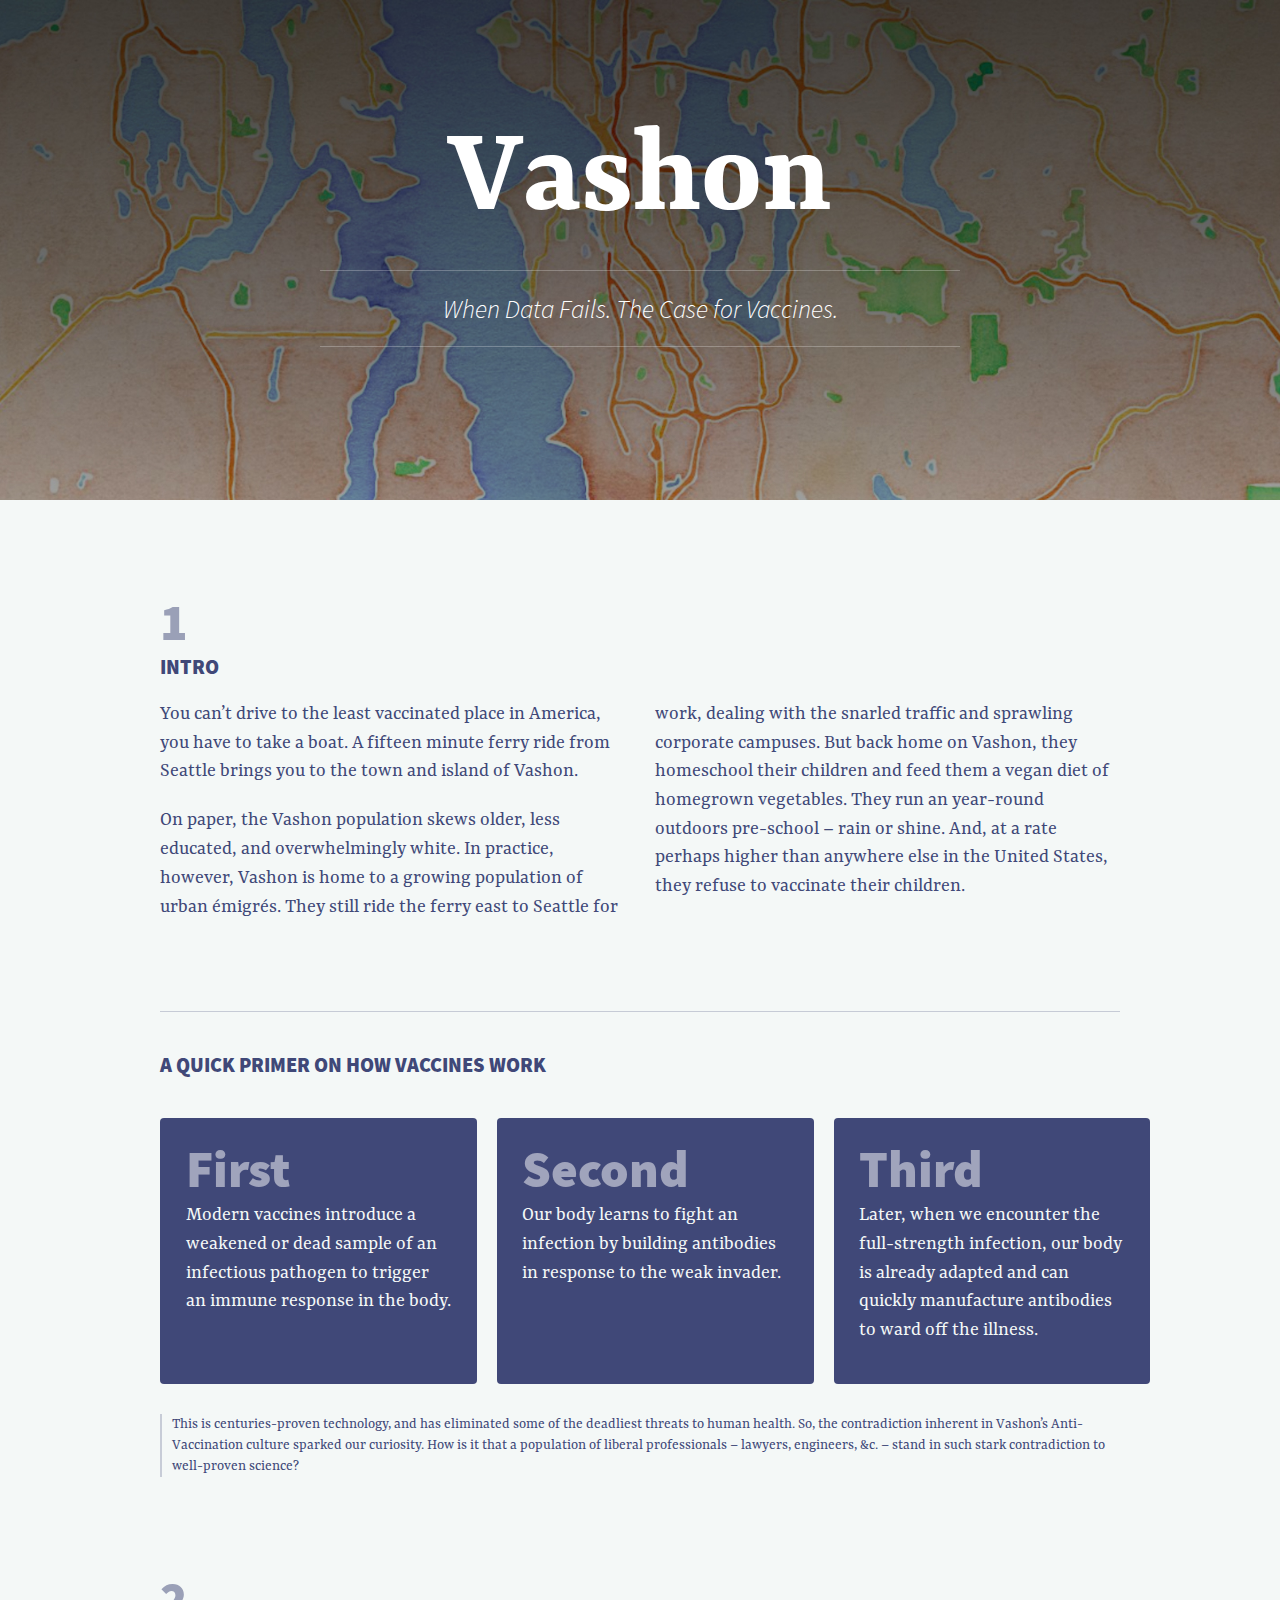
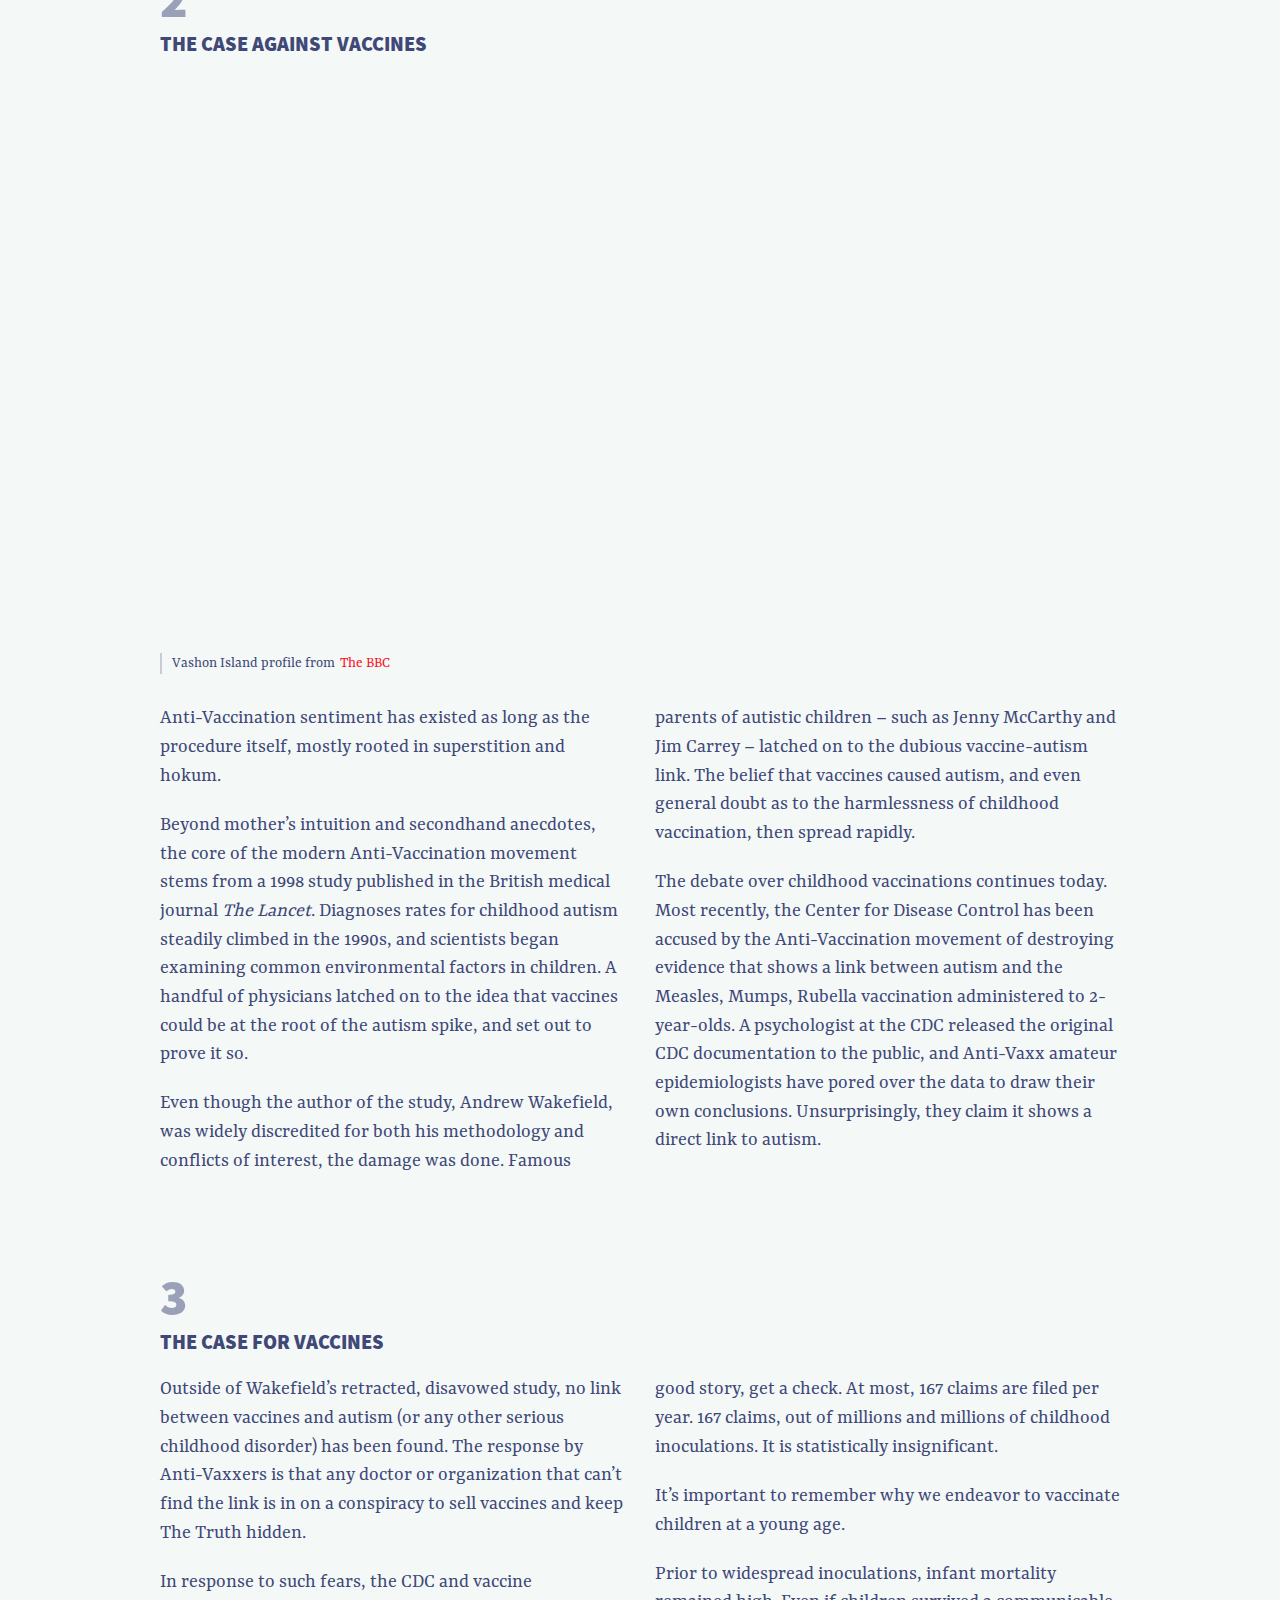
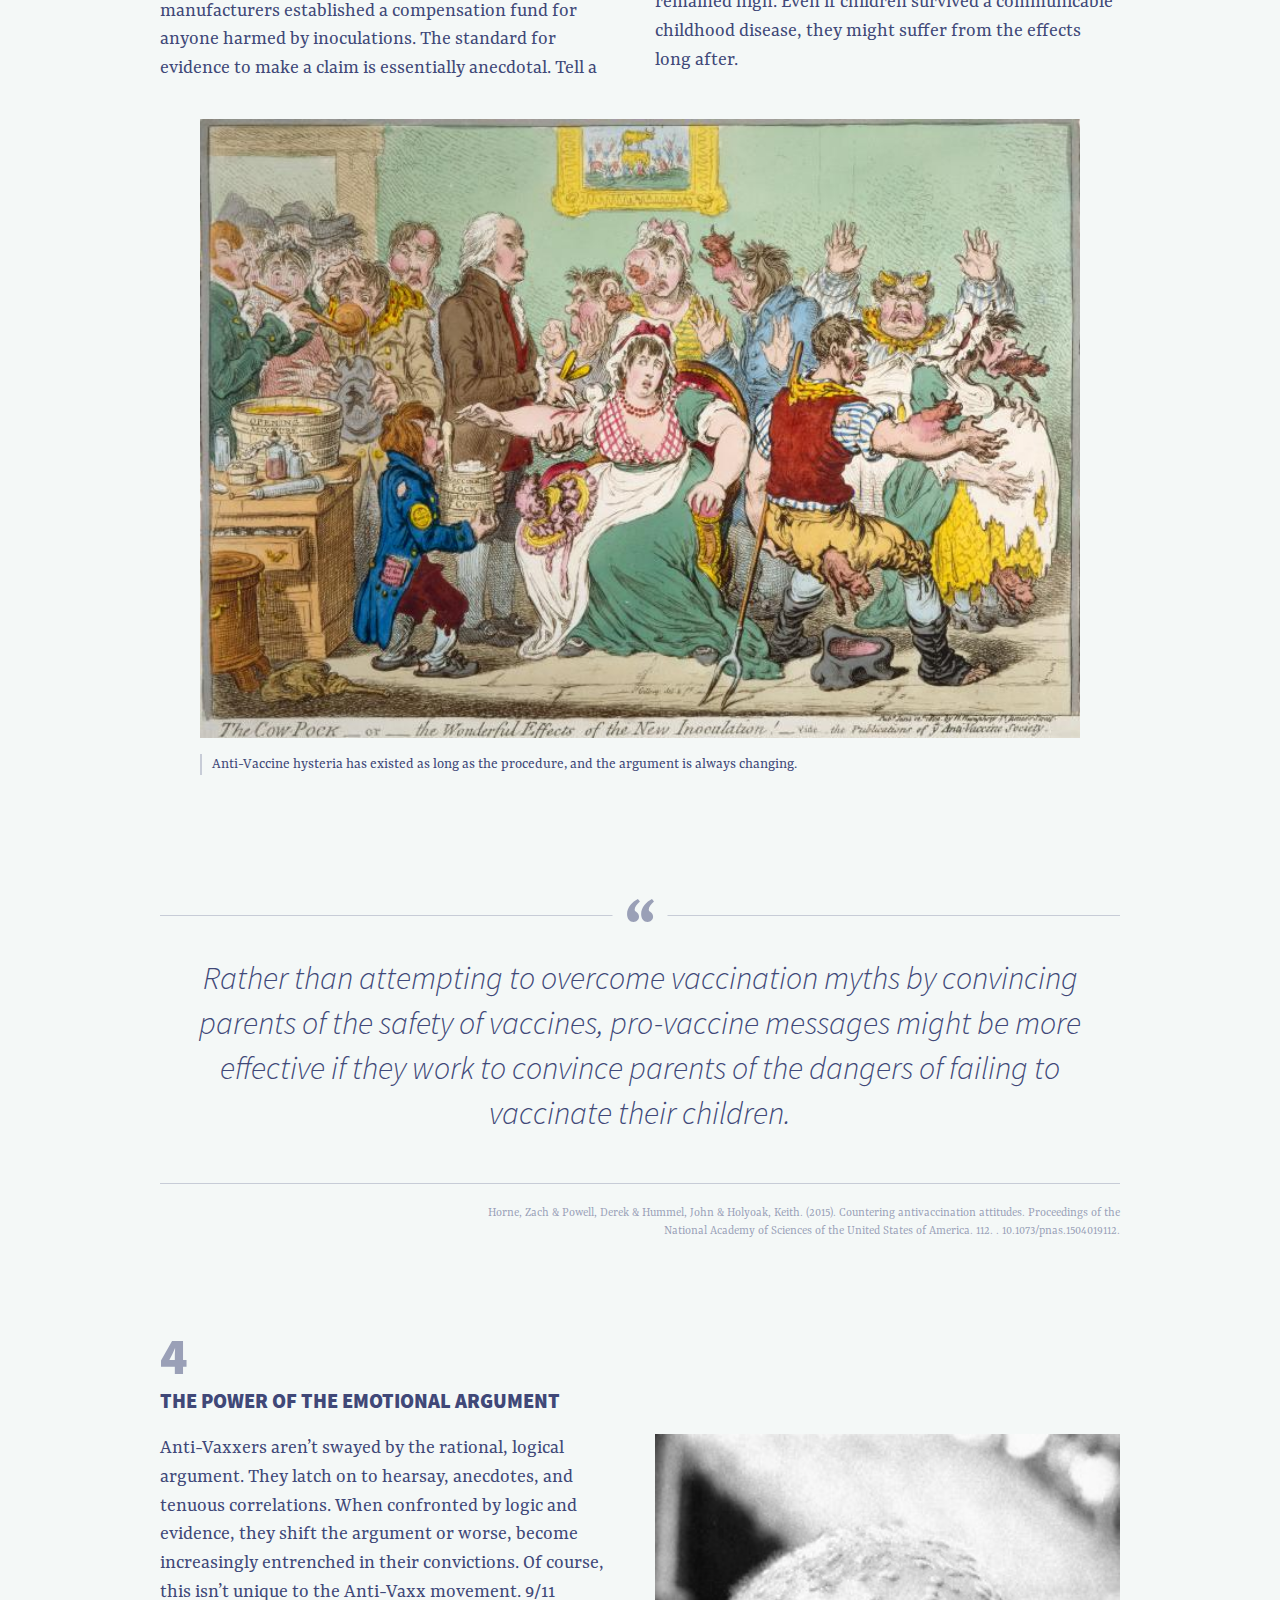
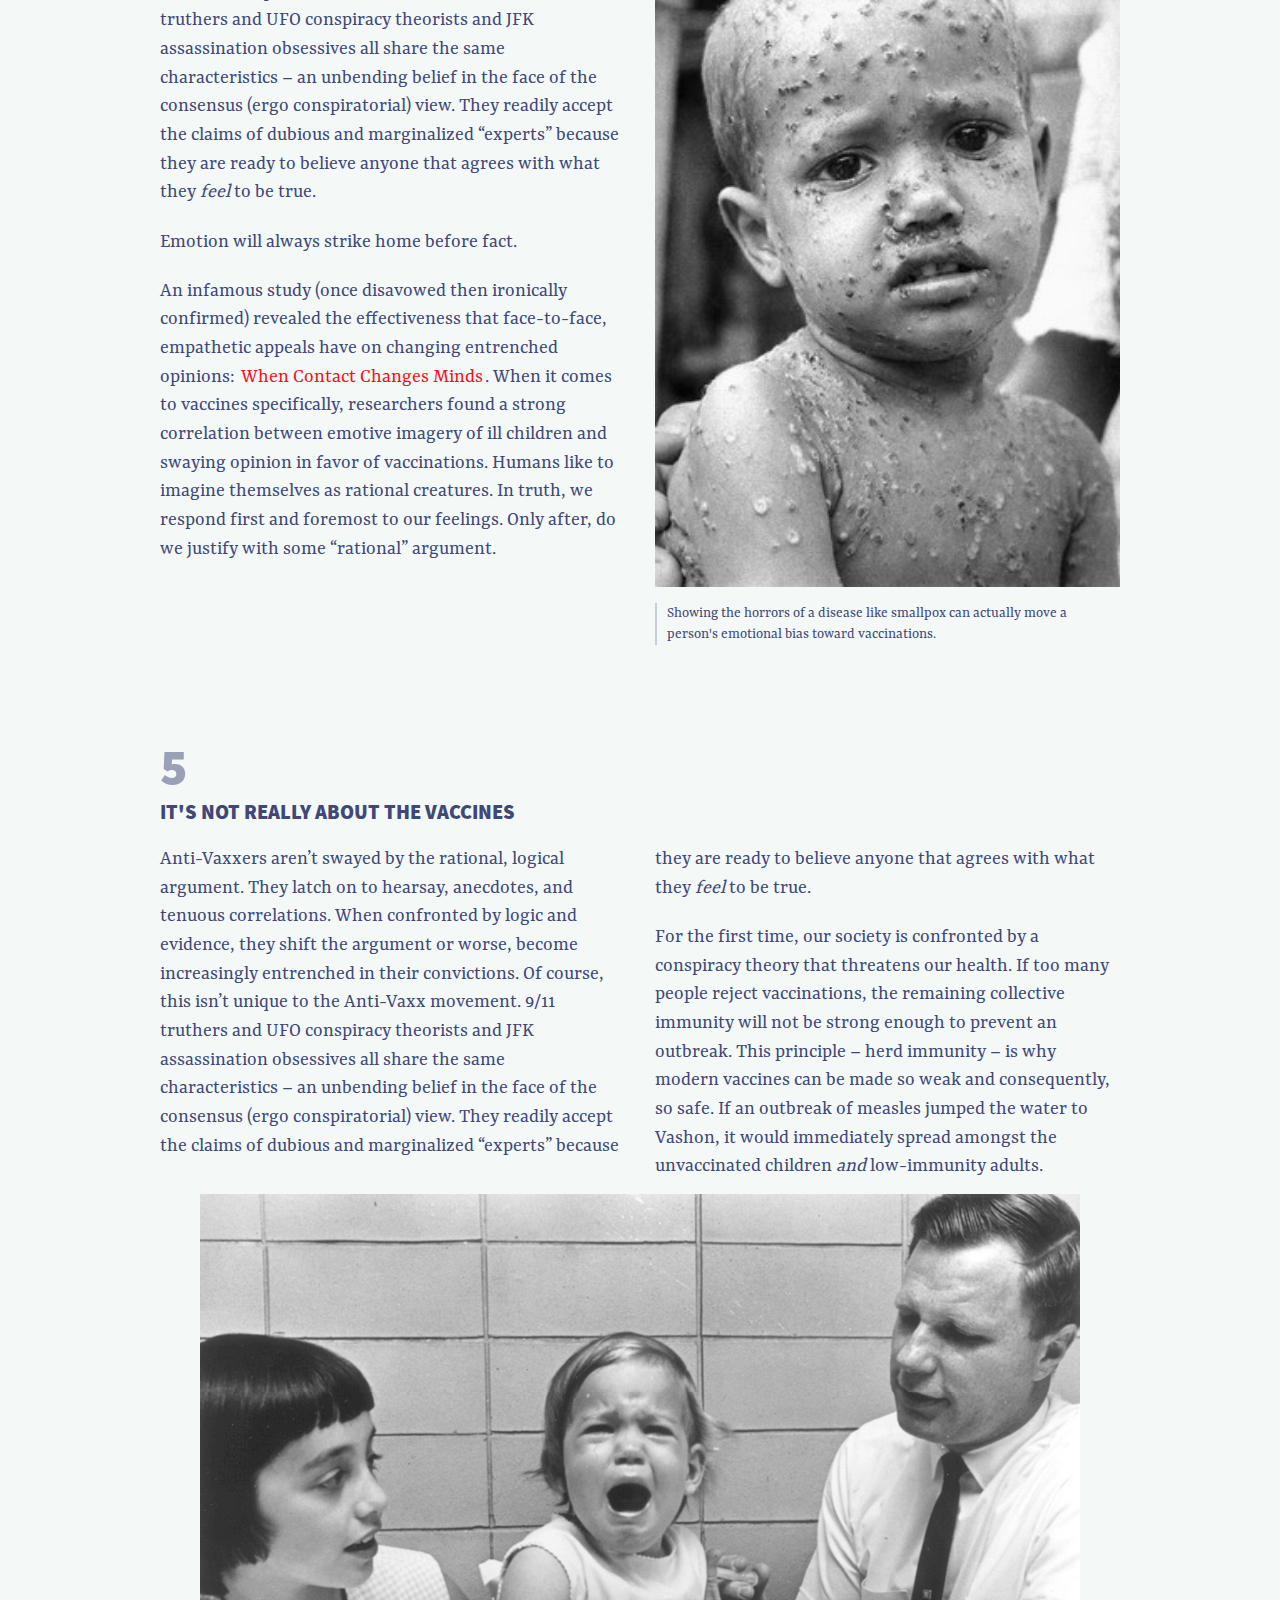
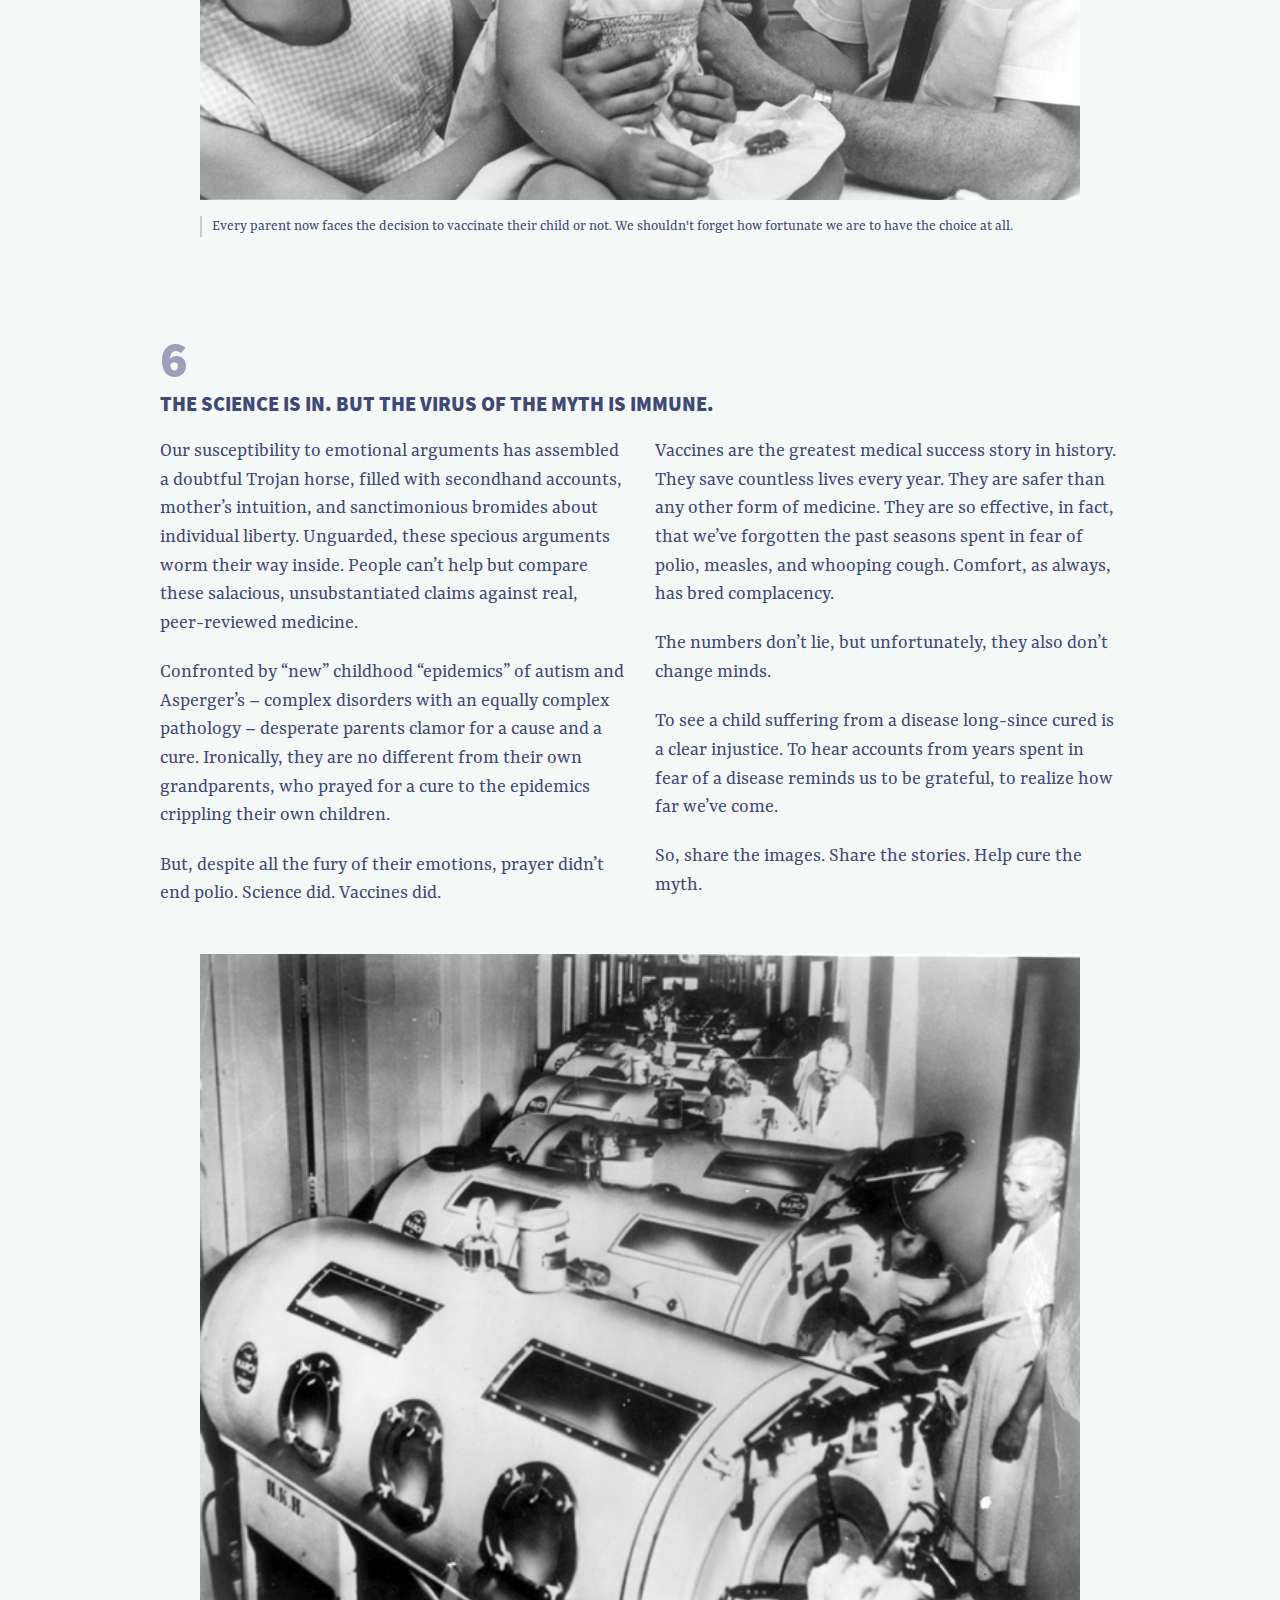
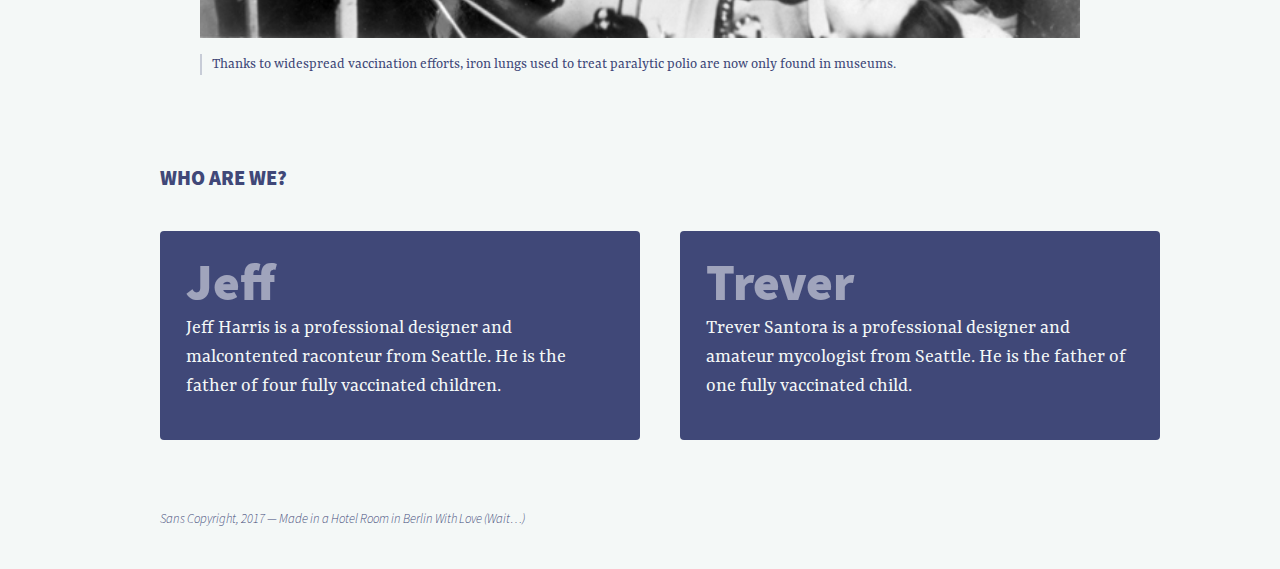
==== commit aa174bc4: "updated caption" ====
--- a/index.html
+++ b/index.html
@@ -137,7 +137,7 @@
       </div>
       <figure class="t30">
         <img src="./img/iron-lung-2.jpg" title="">
-        <figcaption>Thanks to widespread vaccination efforts, iron lungs used to treat paralytic polio are only found in museums.</figcaption>
+        <figcaption>Thanks to widespread vaccination efforts, iron lungs used to treat paralytic polio are now only found in museums.</figcaption>
       </figure>
     </section>
     <aside>
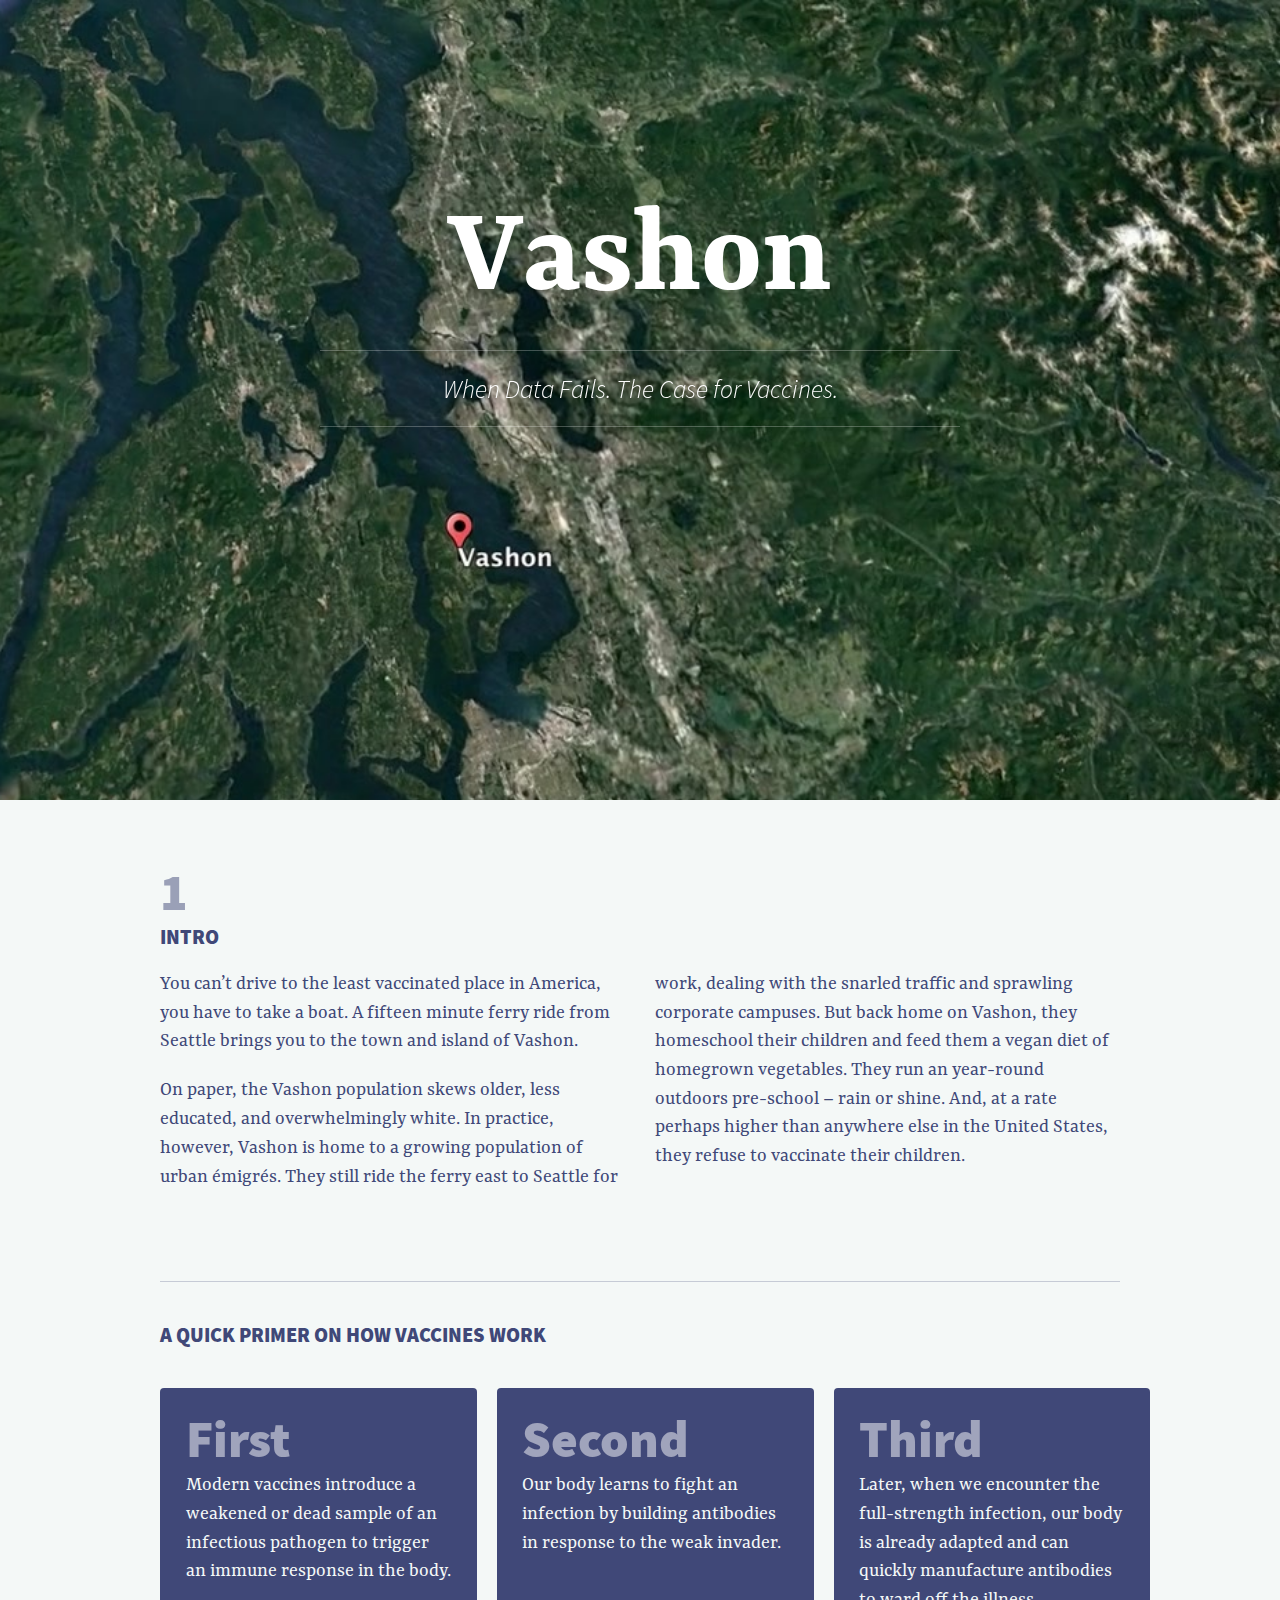
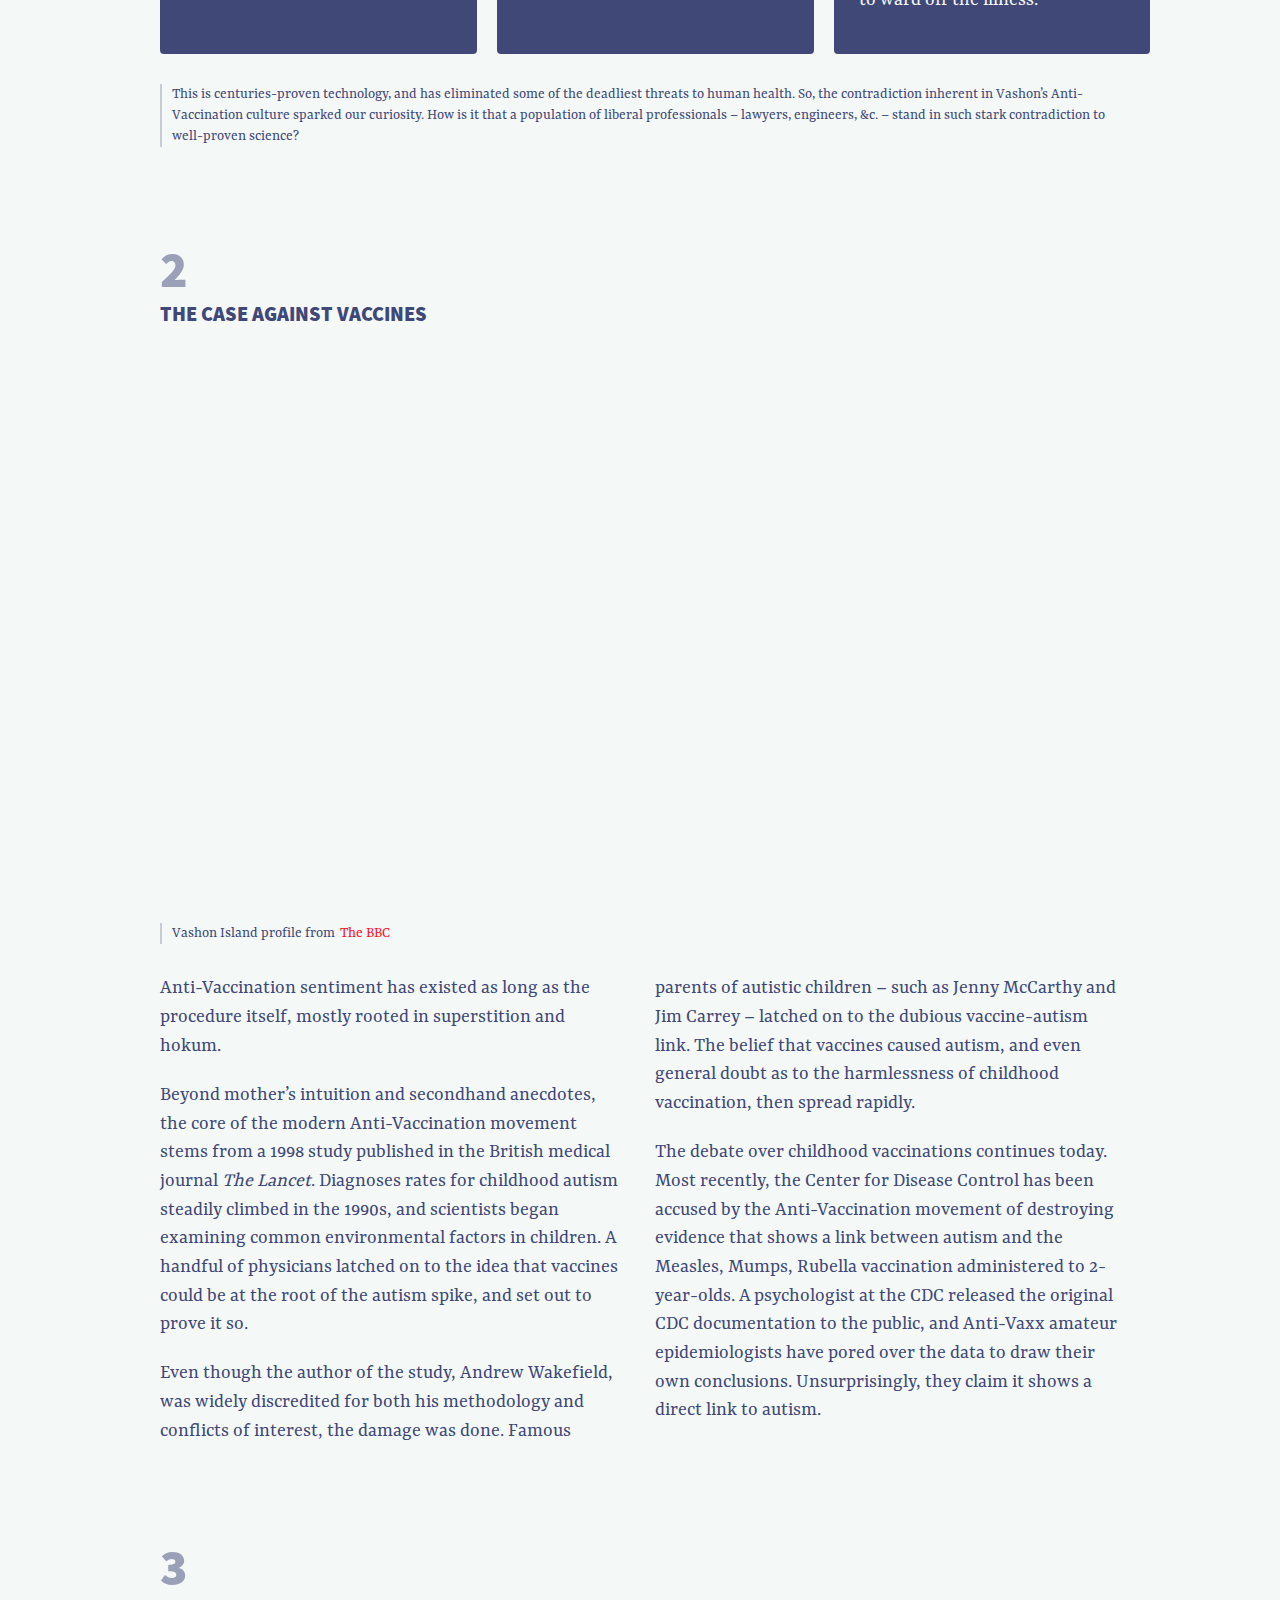
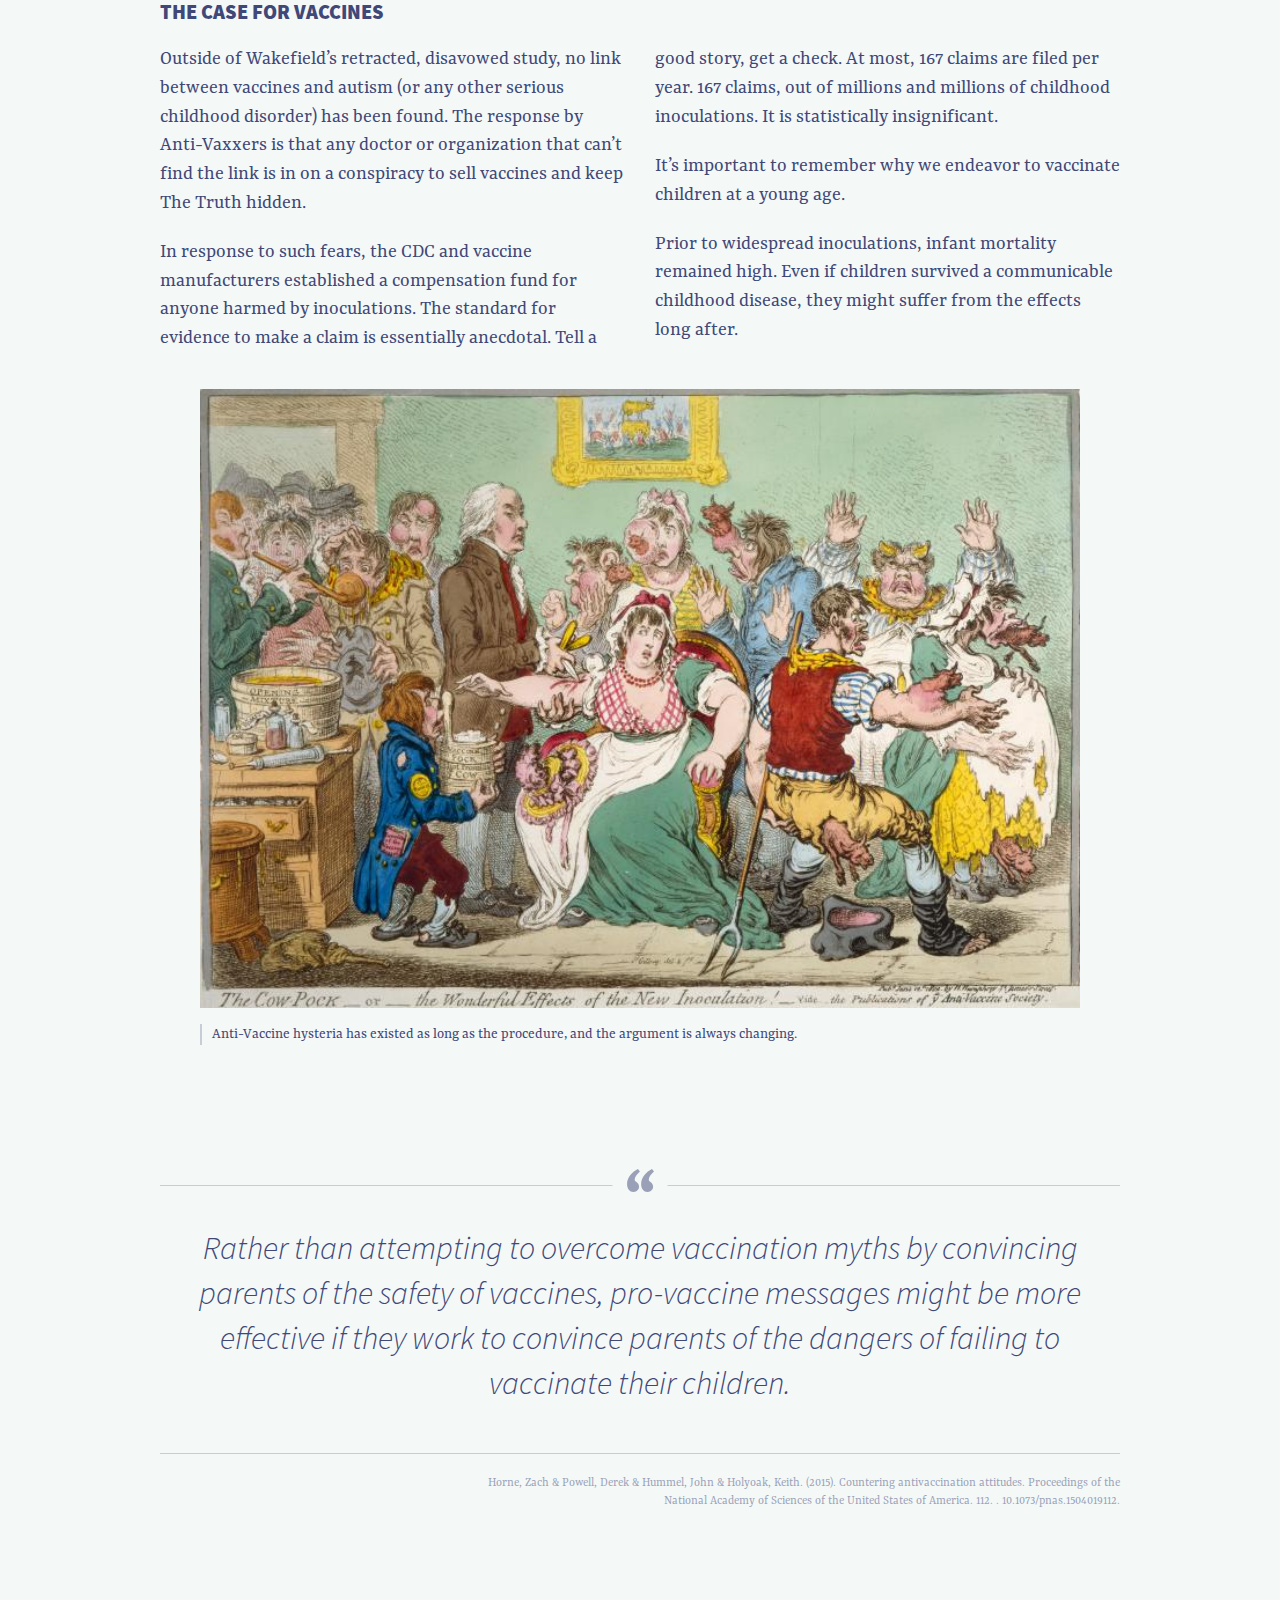
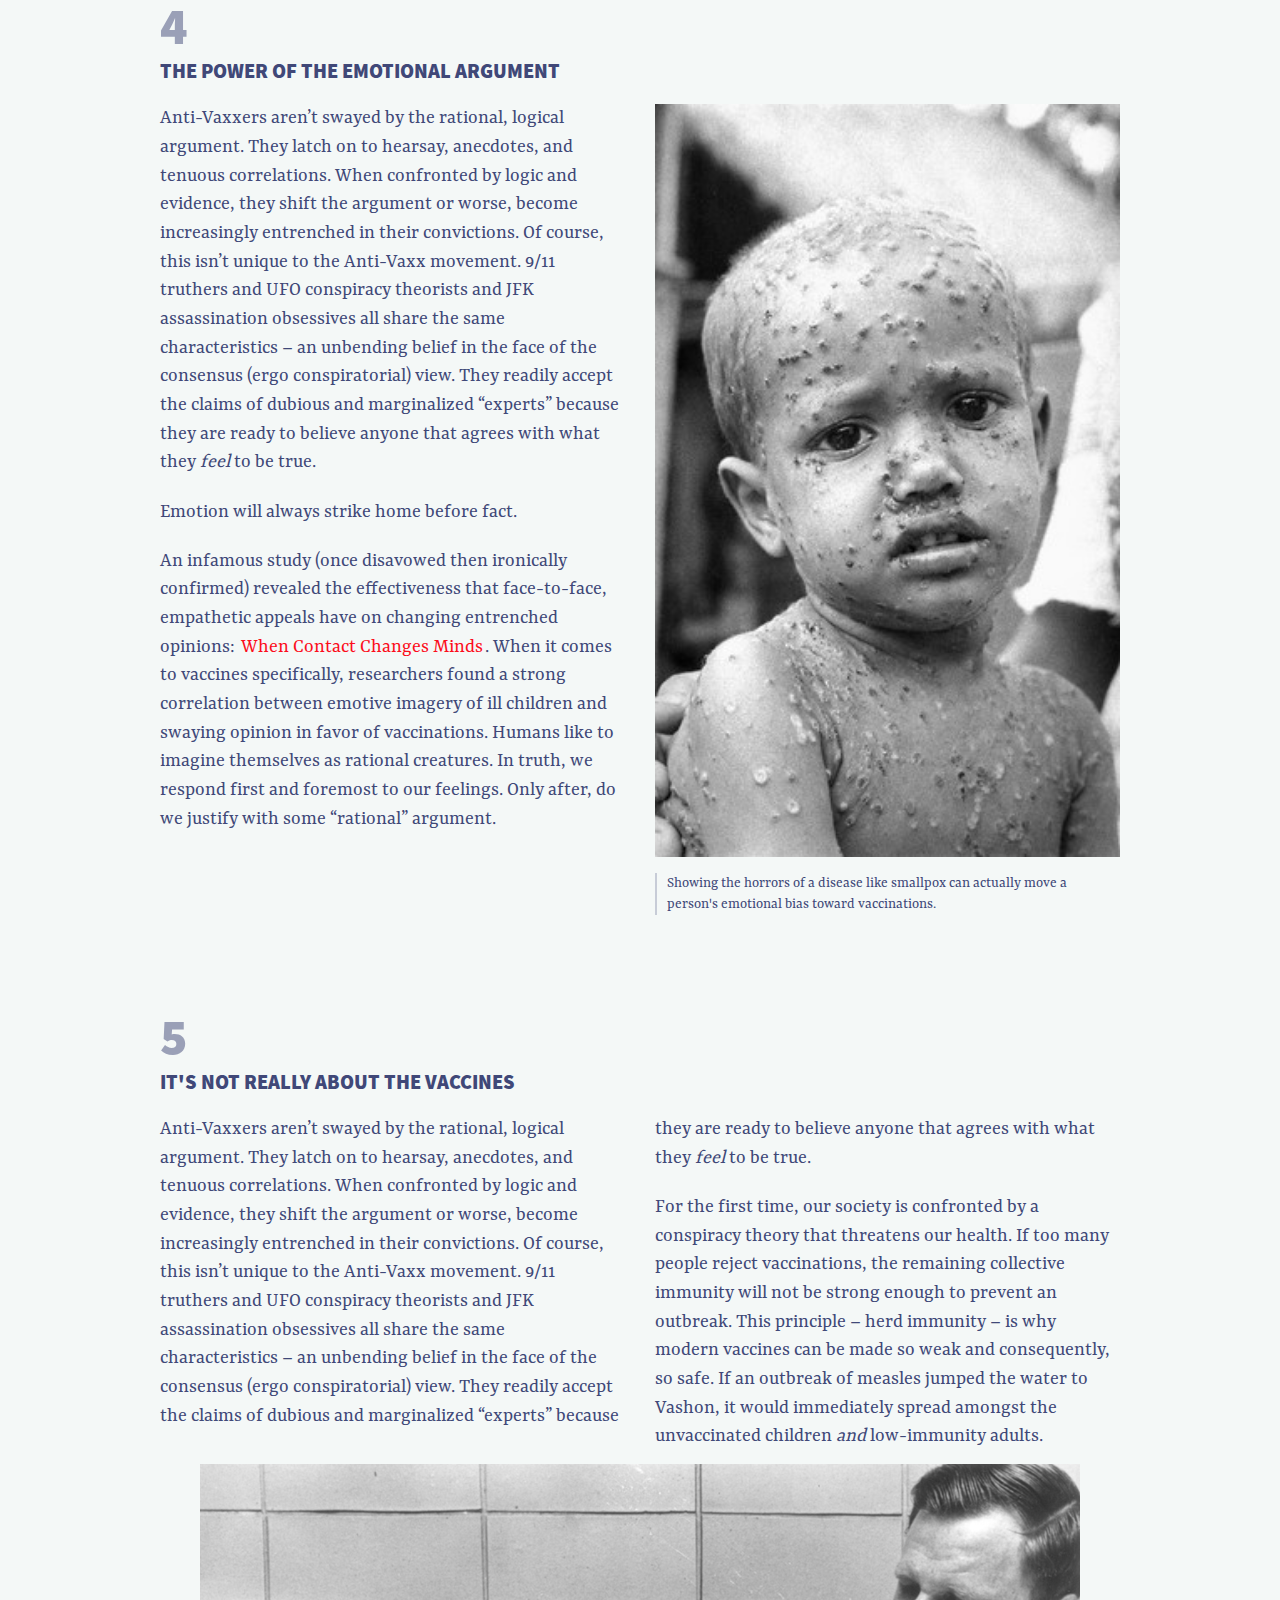
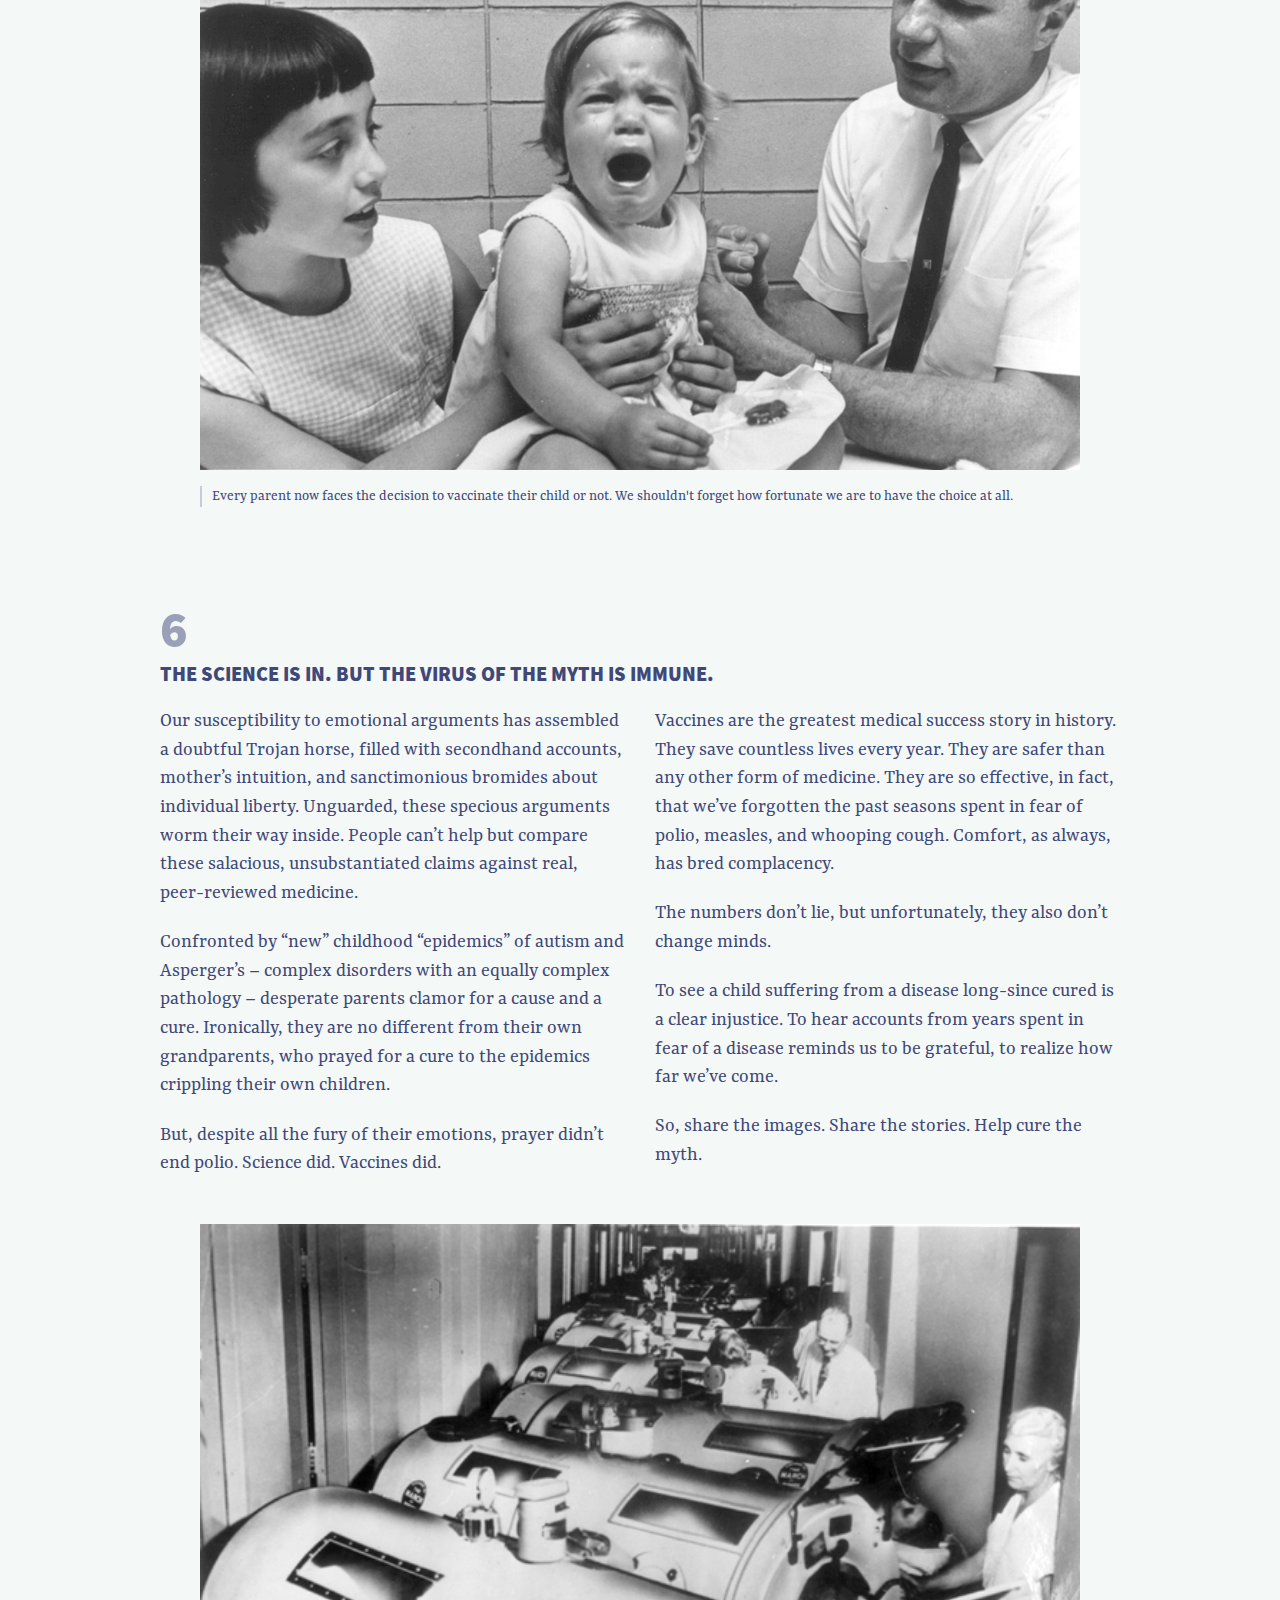
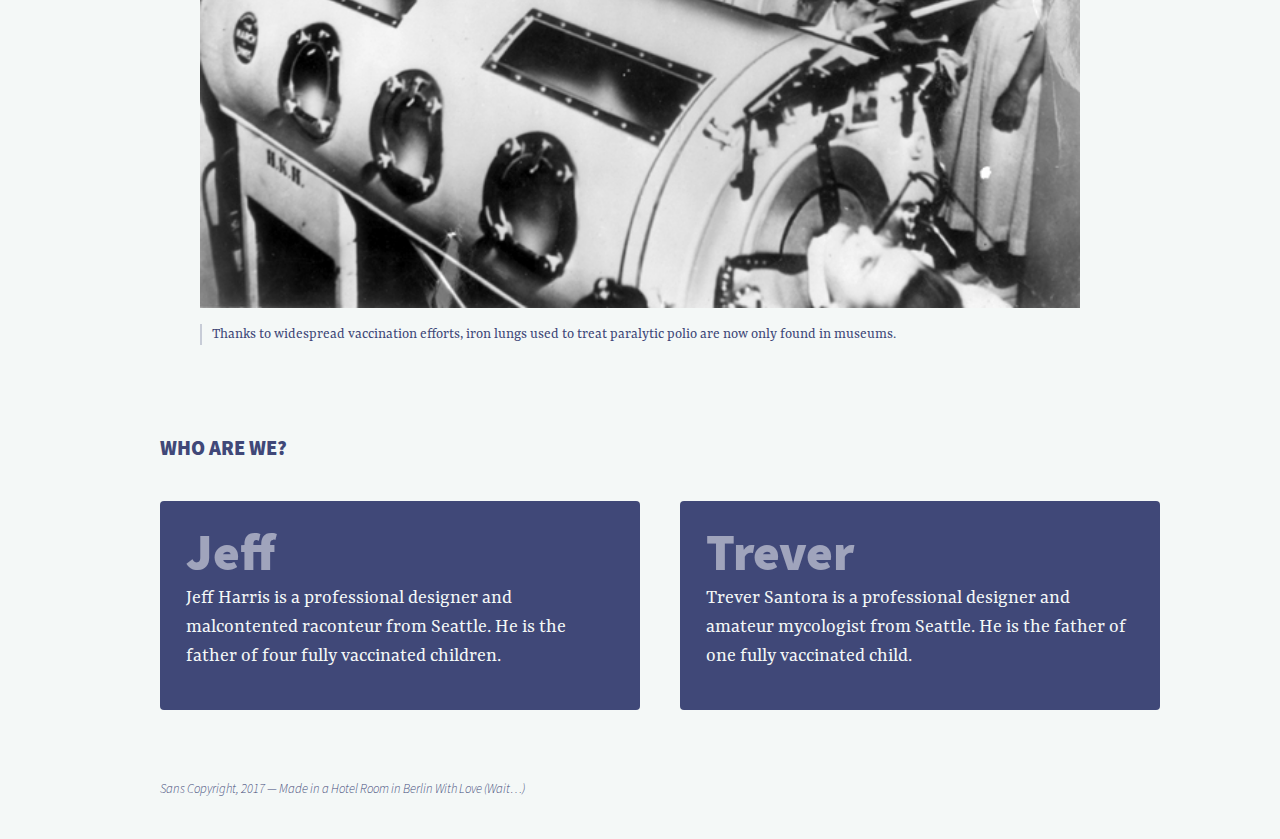
==== commit 91794af2: "Video header" ====
--- a/index.html
+++ b/index.html
@@ -15,6 +15,8 @@
       <hr class="intro-hr"></hr>
     </header>
   </div>
+  <video muted autoplay poster="./img/vashon-video.jpg" class="video-background">
+  <source src="./video/topo.webm" type="video/webm"></video>
   <main>
     <section class="intro">
       <h3 class="numero">1</h3>
--- a/style.css
+++ b/style.css
@@ -15,6 +15,7 @@
 main {
   width: 960px;
   margin: 0 auto;
+  margin-top: 800px;
 }
 
 .grid {
@@ -37,7 +38,7 @@
 }
 
 .intro {
-  position: relative;
+  padding-top: 60px;
 }
 
 .intro hr {
@@ -168,11 +169,16 @@
 }
 
 .bg {
-  background: url('./img/vashon.jpg') no-repeat center center fixed;
-  -webkit-background-size: cover;
+  /*background: url('./img/vashon.jpg') no-repeat center center fixed;*/
+  /*-webkit-background-size: cover;
   -moz-background-size: cover;
   -o-background-size: cover;
-  background-size: cover;
+  background-size: cover;*/
+  position: absolute;
+  top: 0;
+  left: 0;
+  right: 0;
+  bottom: 0;
   height: 500px;
 }
 
@@ -182,14 +188,25 @@
   margin: 0 auto;
 }
 
-
+.video-background {
+/*  making the video fullscreen  */
+  position: fixed;
+  right: 0;
+  bottom: 0;
+  min-width: 100%;
+  min-height: 100%;
+  width: auto;
+  height: auto;
+  z-index: -100;
+  /*object-fit: contain;*/
+}
 
 h1 {
   font-size:10vw;
   font-family: "Rasa-Bold";
   margin: 0;
   color: #fff;
-  padding-top: 90px;
+  padding-top: 170px;
 }
 
 h2 {
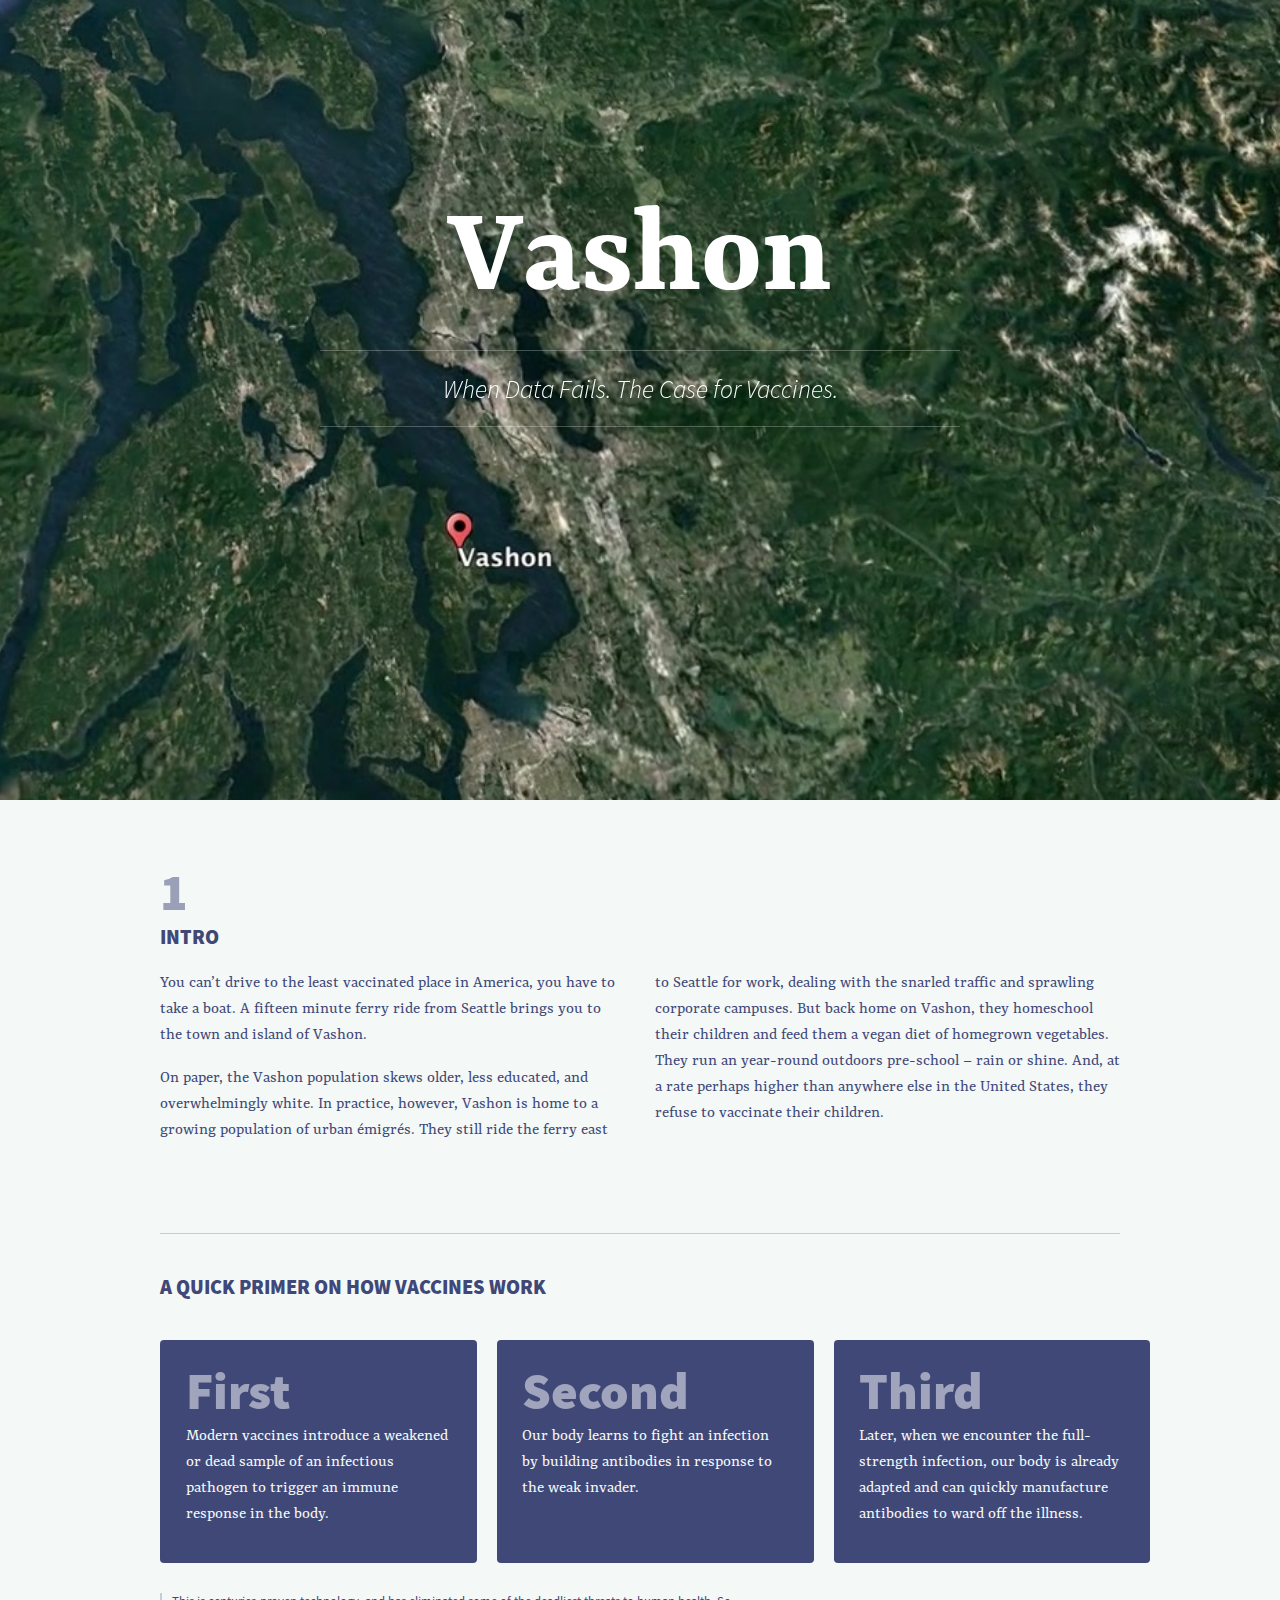
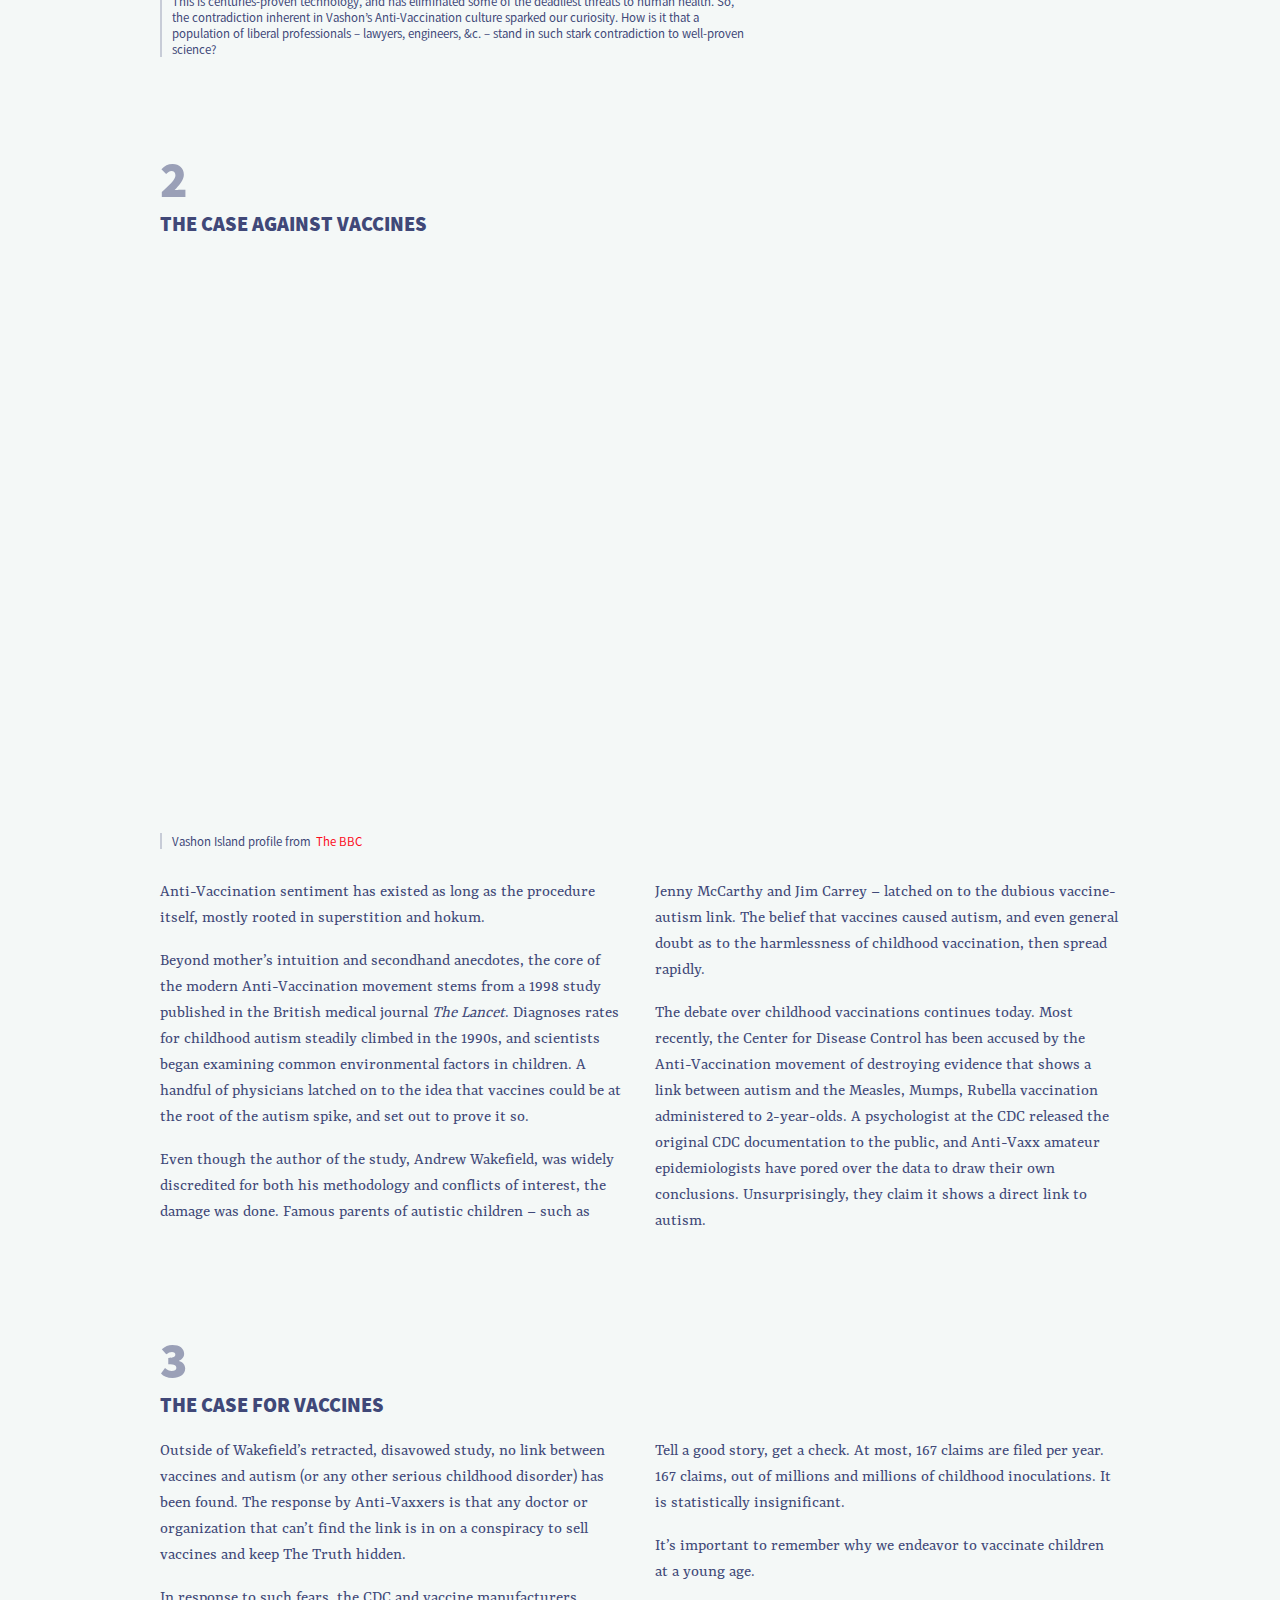
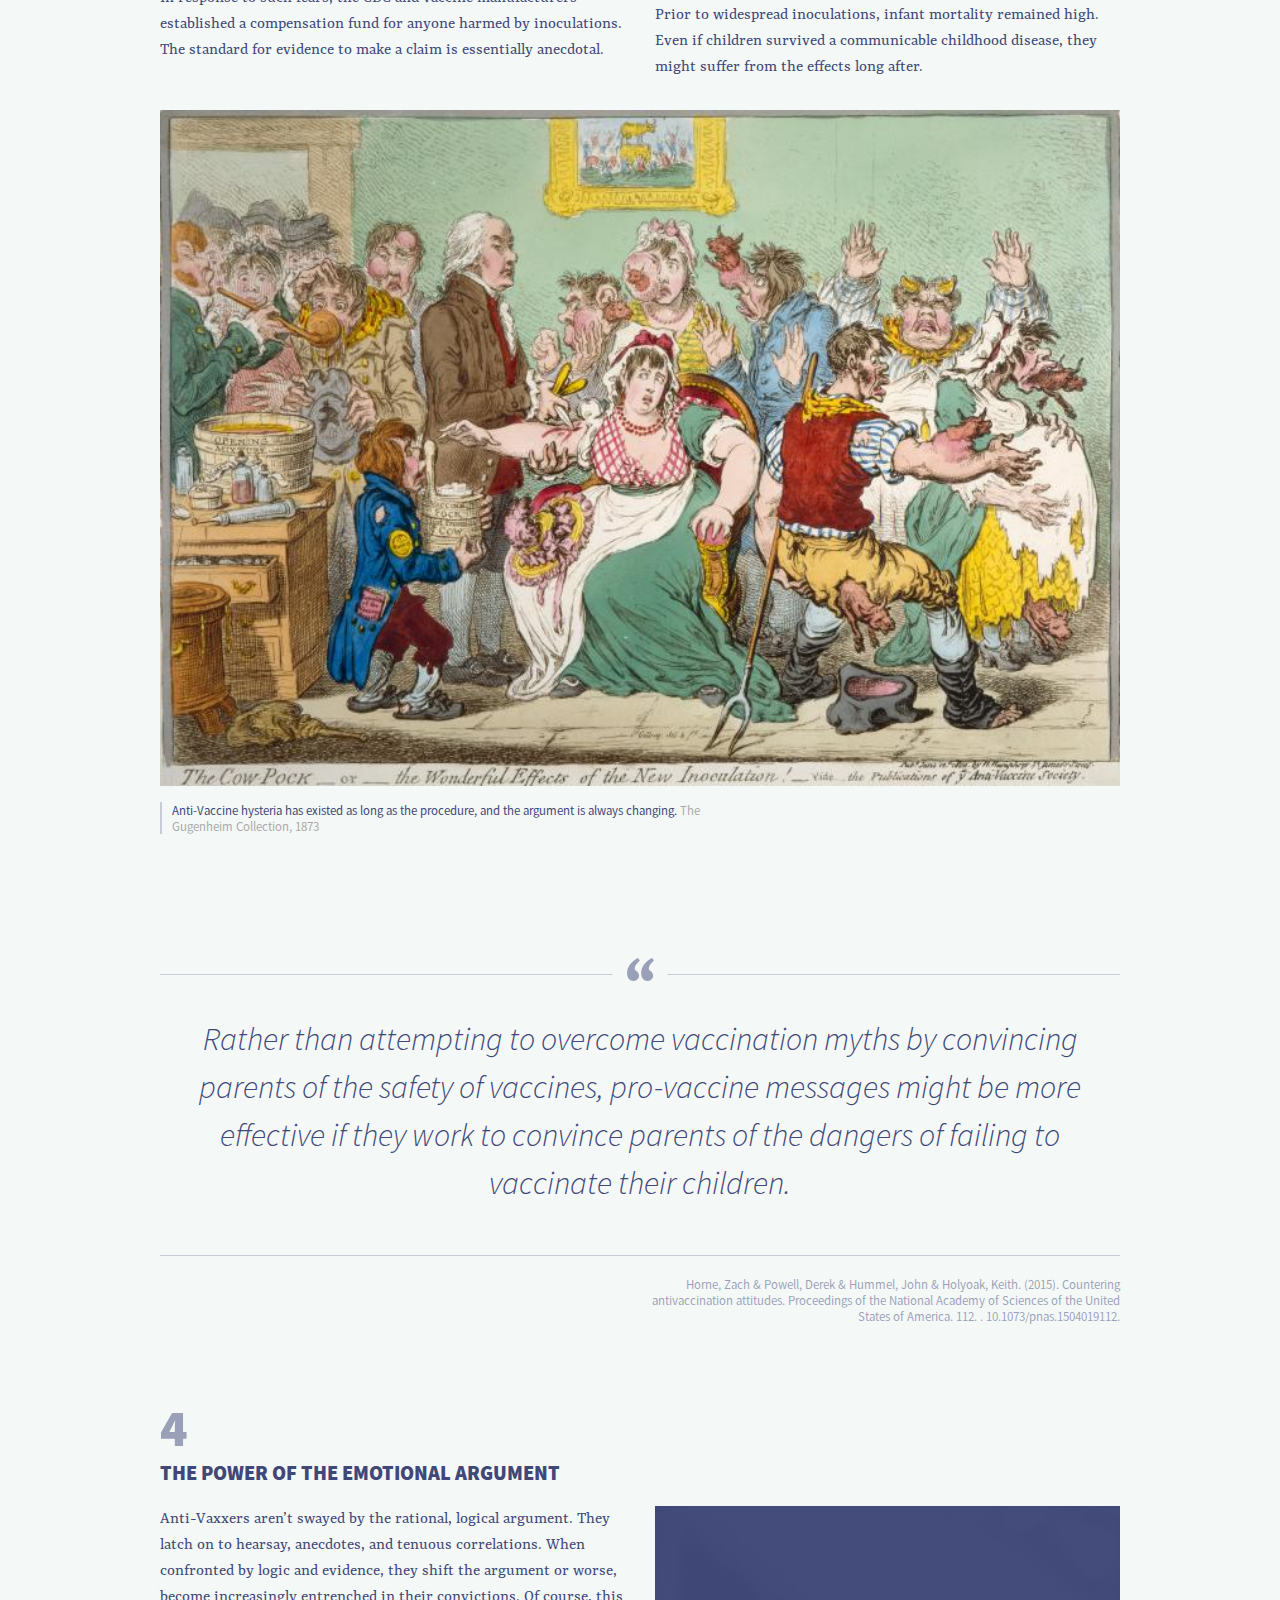
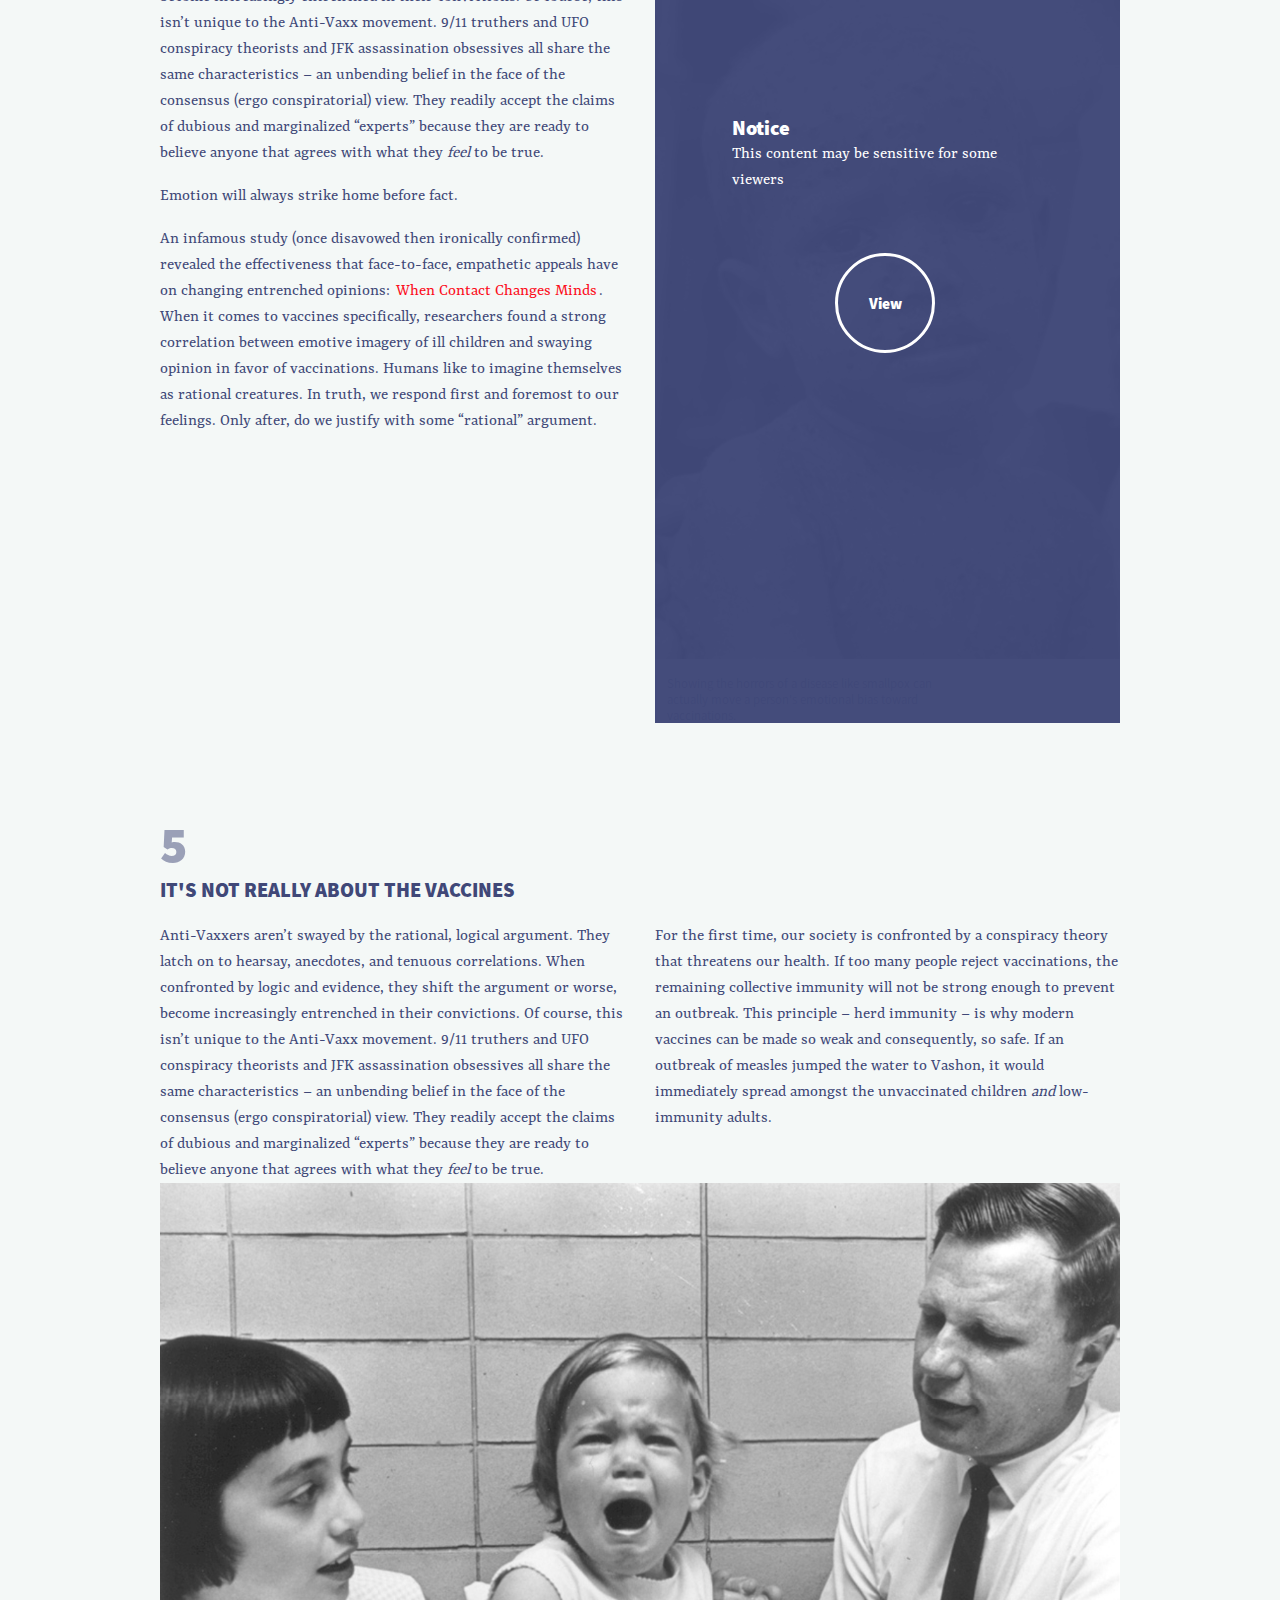
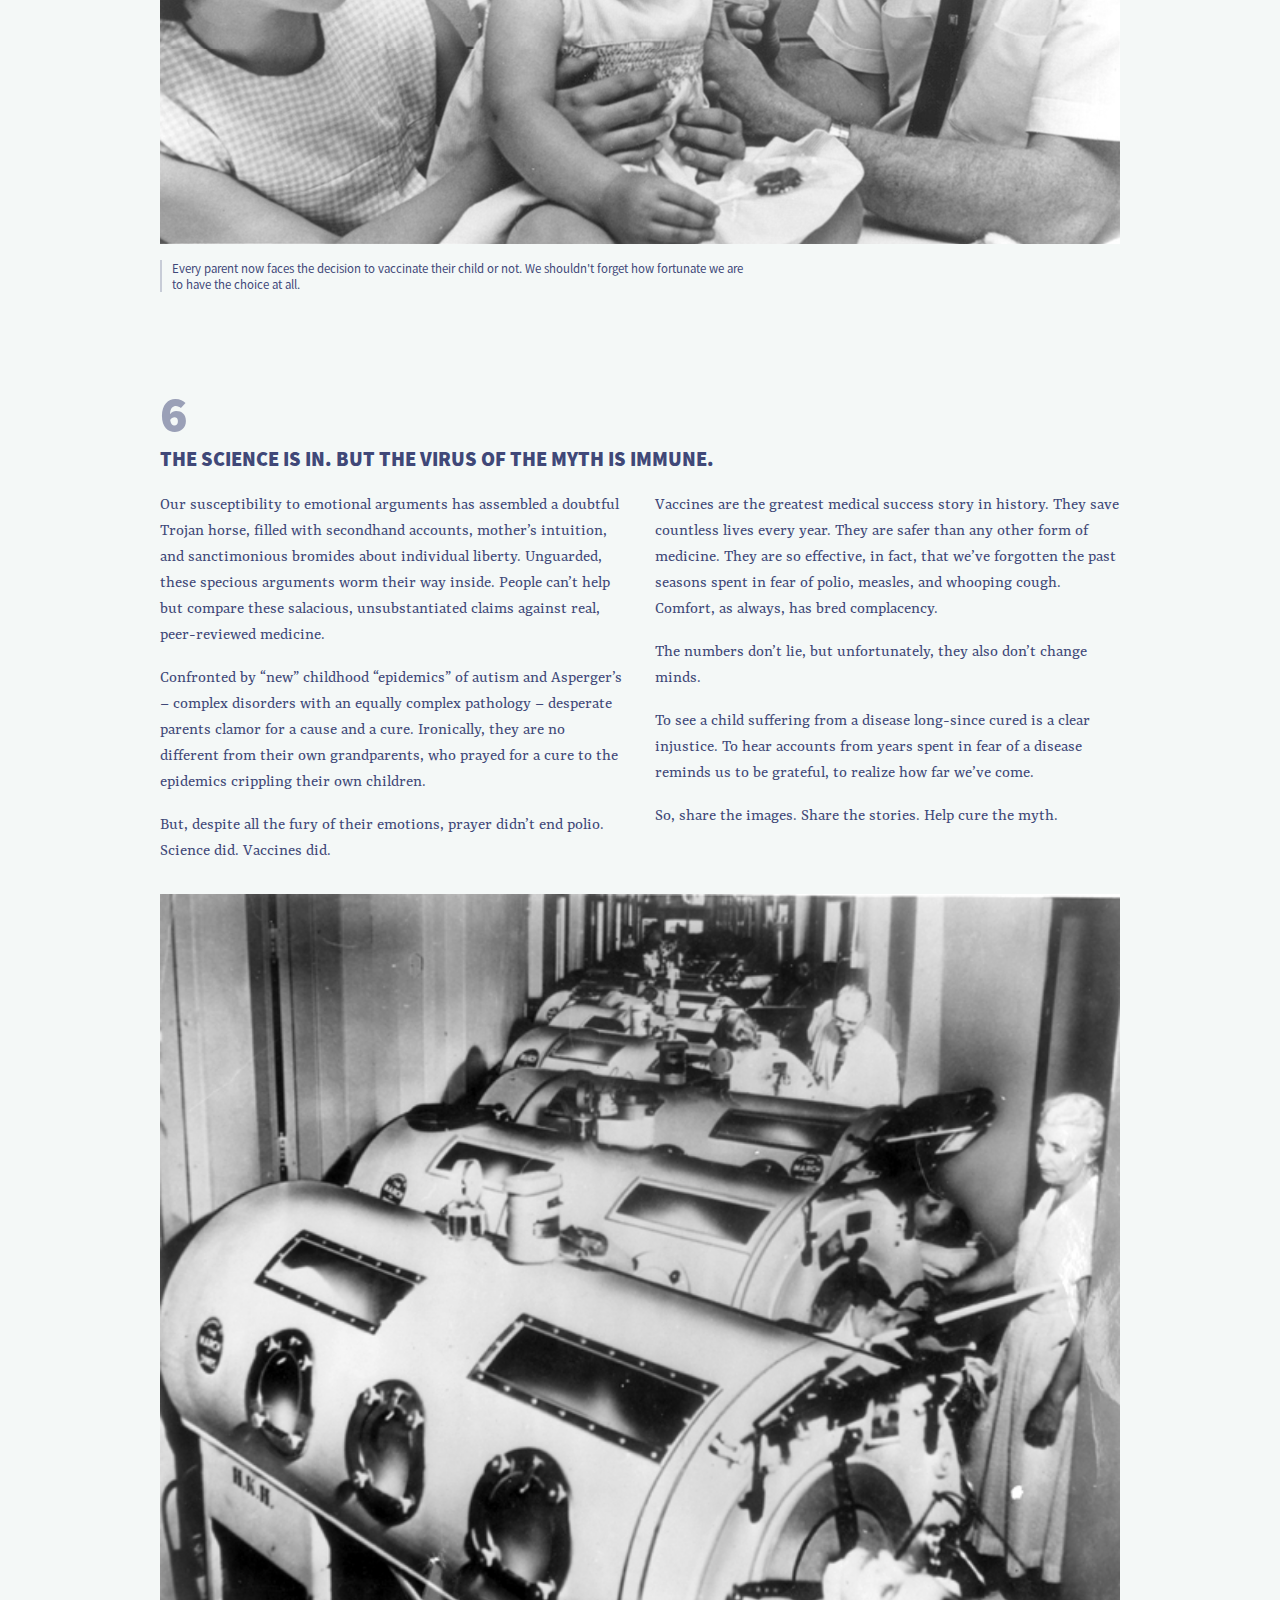
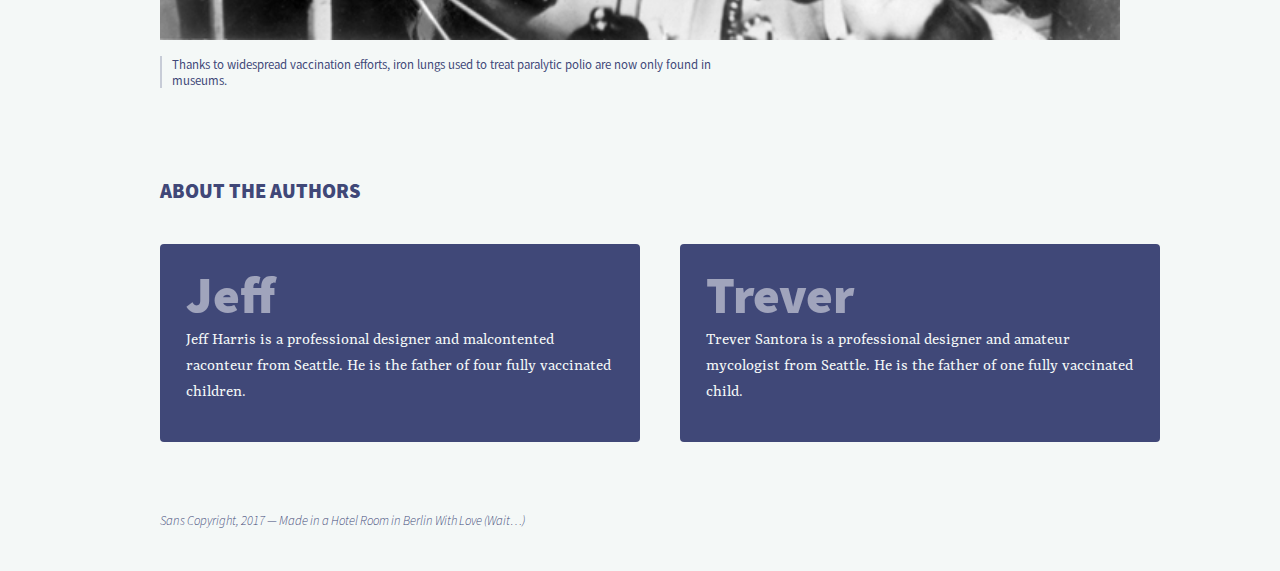
==== commit b7297387: "Fix cloak" ====
--- a/index.html
+++ b/index.html
@@ -81,7 +81,10 @@
       </div>
       <figure class="t30">
         <img src="./img/anti-vaxx-toon.jpg" title="">
-        <figcaption>Anti-Vaccine hysteria has existed as long as the procedure, and the argument is always changing.</figcaption>
+        <figcaption>
+          <span class="blurb">Anti-Vaccine hysteria has existed as long as the procedure, and the argument is always changing.</span>
+          <span class="source">The Gugenheim Collection, 1873</span>
+        </figcaption>
       </figure>
     </section>
     <section class="quote">
@@ -101,7 +104,14 @@
         <p>An infamous study (once disavowed then ironically confirmed) revealed the effectiveness that face-to-face, empathetic appeals have on changing entrenched opinions: <a href="https://en.wikipedia.org/wiki/When_contact_changes_minds">When Contact Changes Minds</a>. When it comes to vaccines specifically, researchers found a strong correlation between emotive imagery of ill children and swaying opinion in favor of vaccinations. Humans like to imagine themselves as rational creatures. In truth, we respond first and foremost to our feelings. Only after, do we justify with some &#8220;rational&#8221; argument.</p>
 
         <figure class="reset">
-          <img src="./img/smallpox.jpg" title="">
+          <div id="cover" class="reset">
+            <div class="warning">
+              <h4 class="reset">Notice</h4>
+              <p>This content may be sensitive for some viewers</p>
+              <button class="reveal" onclick="show1();">View</button>
+            </div>
+          </div>
+          <img id="toggle" src="./img/smallpox.jpg" title="">
           <figcaption>Showing the horrors of a disease like smallpox can actually move a person's emotional bias toward vaccinations.</figcaption>
         </figure>
 
@@ -143,7 +153,7 @@
       </figure>
     </section>
     <aside>
-    <h3 class="numero-subtitle">Who Are We?</h3>
+    <h3 class="numero-subtitle">About the Authors</h3>
     <section class="biographies">
       <div class="bio a">
         <h3 class="numero-primer">Jeff</h3>
@@ -160,6 +170,6 @@
     </footer>
     </div>
   </main>
-  <script src="main.js" type="text/javascript"></script>
+  <script src="./js/main.js" type="text/javascript"></script>
 </body>
 </html>
--- a/style.css
+++ b/style.css
@@ -8,7 +8,7 @@
 
 body {
   font-size: 1vw;
-  font-family: "Rasa-Regular", Helvetica;
+  font-family: Georgia, "Rasa-Regular", Helvetica;
   color: #404878;
 }
 
@@ -107,8 +107,73 @@
   margin: 40px 0  0;
 }
 
+figure {
+  margin: 0;
+  position: relative;
+}
+
+#cover {
+  /*background: url('./img/vashon.jpg') no-repeat center center fixed;*/
+  background-color: rgba(64,72,120,0.98);
+  -webkit-background-size: cover;
+  -moz-background-size: cover;
+  -o-background-size: cover;
+  background-size: cover;
+  position: absolute;
+  top: 0;
+  left: 0;
+  right: 0;
+  bottom: 0;
+}
+
+.reveal:active {
+  background: #fff;
+  color: rgba(64,72,120,1);
+  focus: none;
+  position: relative;
+  top: 1px;
+  border: none;
+}
+
+.warning {
+  /*border: 1px solid rgba(255,255,255,0.5);*/
+  width: 66%;
+  height: 63%;
+  padding-top: 160px;
+  border-radius: 4px;
+  position: absolute;
+  top: 6%;
+  left: 11%;
+}
+
+.warning h4 {
+  font-family: "Source Sans Black";
+  color: #fff;
+  font-size: 1.6vw;
+}
+
+.warning p {
+  color: #fff;
+}
+
+.warning button {
+  width: 100px;
+  height: 100px;
+  border-radius: 100px;
+  border: 3px solid rgba(255, 255, 255, 1);
+  /*border: none;*/
+  /*background: rgba(211, 31, 41, 0.75);*/
+  background: none;
+  color: #fff;
+  font-family: "Source Sans Black";
+  font-size: 1.2vw;
+  font-weight: 700;
+  display: block;
+  margin: 60px auto 30px;
+}
+
 figure:not(:last-child) {
-  margin-bottom: 60px;
+  margin-bottom: 60px 0;
   padding: 0;
 }
 
@@ -117,6 +182,13 @@
   font-size: 1.2vw;
   padding-left: 10px;
   margin-top: 10px;
+  font-family: "Source Sans Regular";
+  font-size: 1vw;
+  width: 60%;
+}
+
+figcaption .source {
+  color: #aaa;
 }
 
 img {
@@ -125,7 +197,6 @@
 }
 
 /** Links **/
-
 a:link, a:visited {
   color: #fc0d1b;
   text-decoration: none;
@@ -162,10 +233,17 @@
 }
 
 @font-face {
-  font-family: "Source Sans Thin";
+  font-family: "Source Sans Regular";
+  src: url('./fonts/SourceSansPro-Regular.otf') format("opentype");
+  font-weight: 400;
+  font-style: normal;
+}
+
+@font-face {
+  font-family: "Source Sans Light Italic";
   src: url('./fonts/SourceSansPro-LightIt.otf') format("opentype");
-  font-weight: 700;
-  font-style: normal;
+  font-weight: 100;
+  font-style: italic;
 }
 
 .bg {
@@ -211,10 +289,9 @@
 
 h2 {
   font-size:2vw;
-  font-family: "Source Sans Thin";
+  font-family: "Source Sans Light Italic";
   color: #fff;
   font-weight: 100;
-  font-style: italic;
 }
 
 .numero {
@@ -257,8 +334,8 @@
 }
 
 p {
-  font-size: 1.6vw;
-  line-height: 1.4;
+  font-size: 1.0625rem;
+  line-height: 1.625rem;
   margin-top: 0px;
 }
 
@@ -295,22 +372,27 @@
 
 blockquote p {
   padding: 40px 0 16px 0;
-  font-family: "Source Sans Thin";
+  font-family: "Source Sans Light Italic";
+  font-weight: 100;
   font-size: 2.5vw;
+  line-height: 1.5;
 }
 
 cite {
   font-style: normal;
   color: rgba(64,72,120,0.5);
-  width: 70%;
+  width: 50%;
   display: block;
   text-align: right;
   float: right;
+  font-family: "Source Sans Regular";
+  font-size: 1vw;
 }
 
 footer span {
-  font-family: "Source Sans Thin";
+  font-family: "Source Sans Light Italic";
   color: rgba(64,72,120,1);
+  font-weight: 100;
 }
 
 /** Space **/
@@ -343,4 +425,8 @@
   margin: 0;
   padding: 0;
 }
+
+*:focus {
+    outline: none;
+}
 /*@media (max-width:xxx) { }*/
